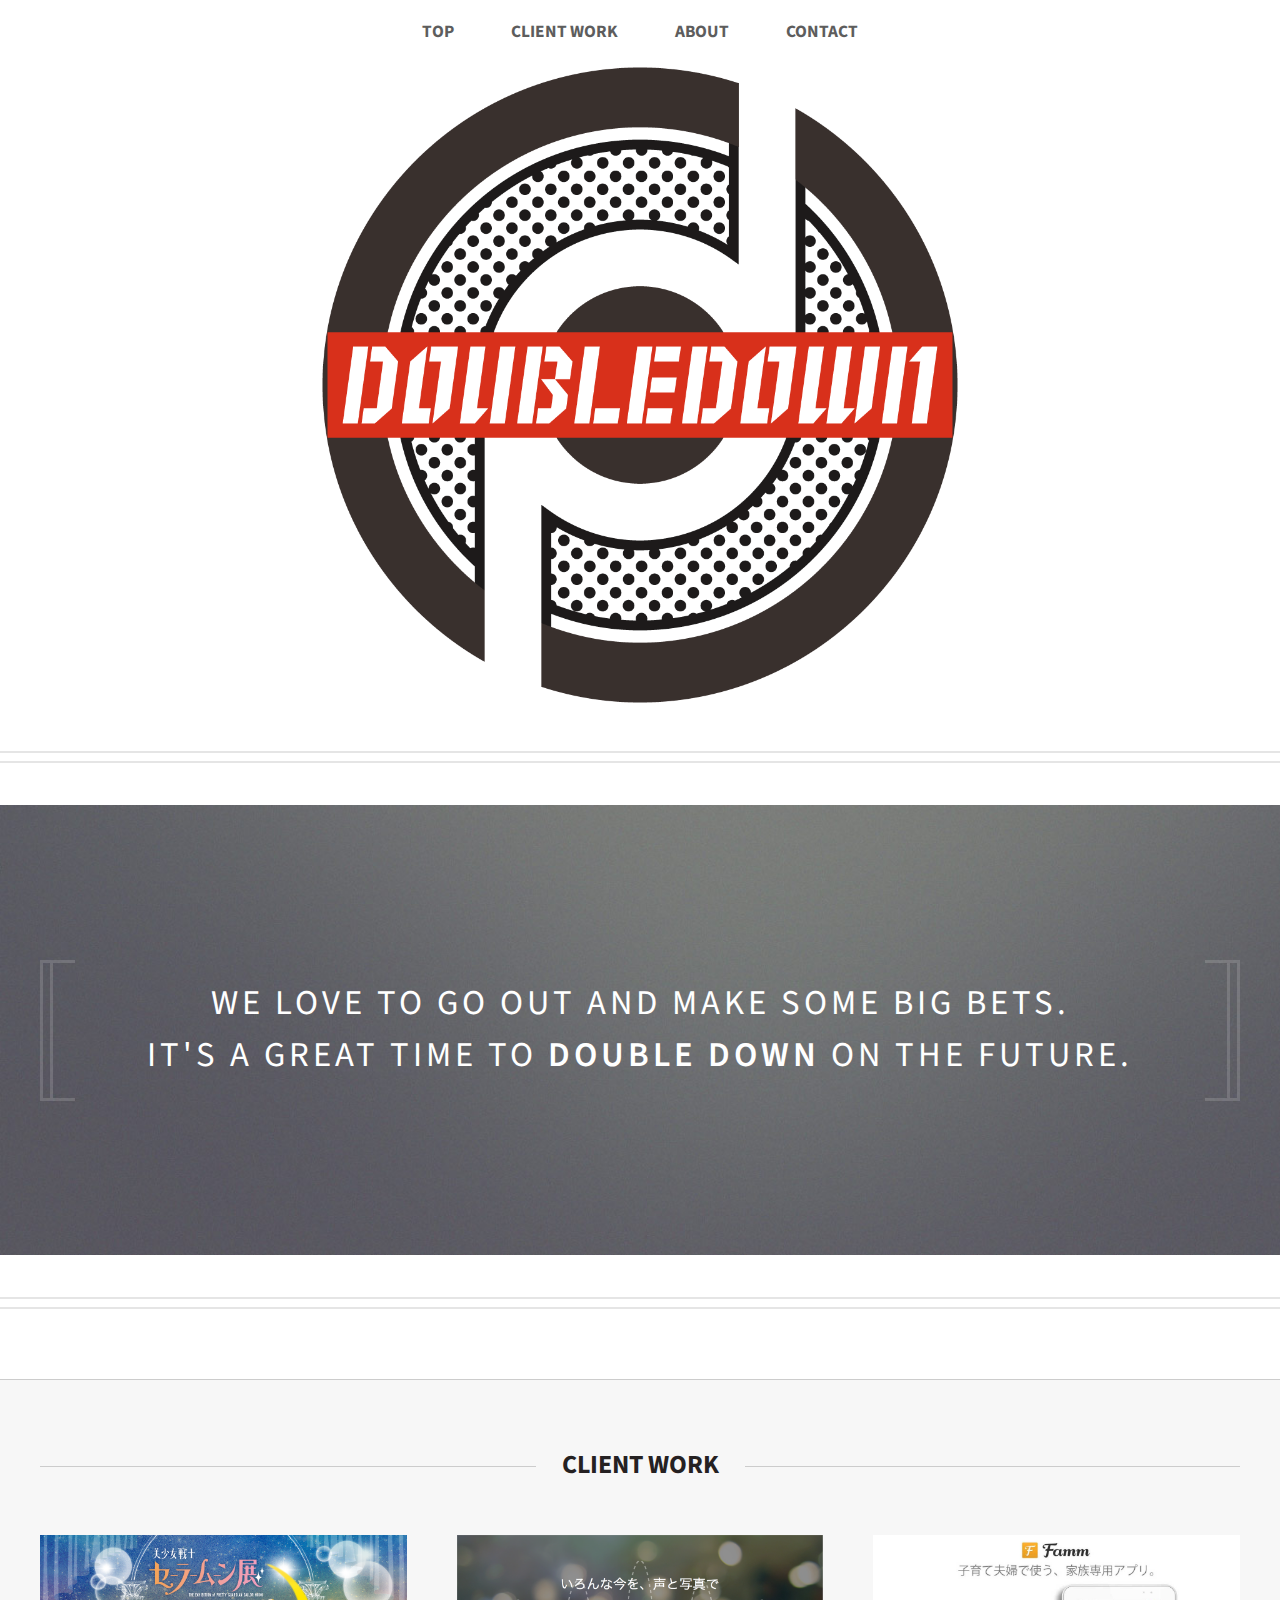
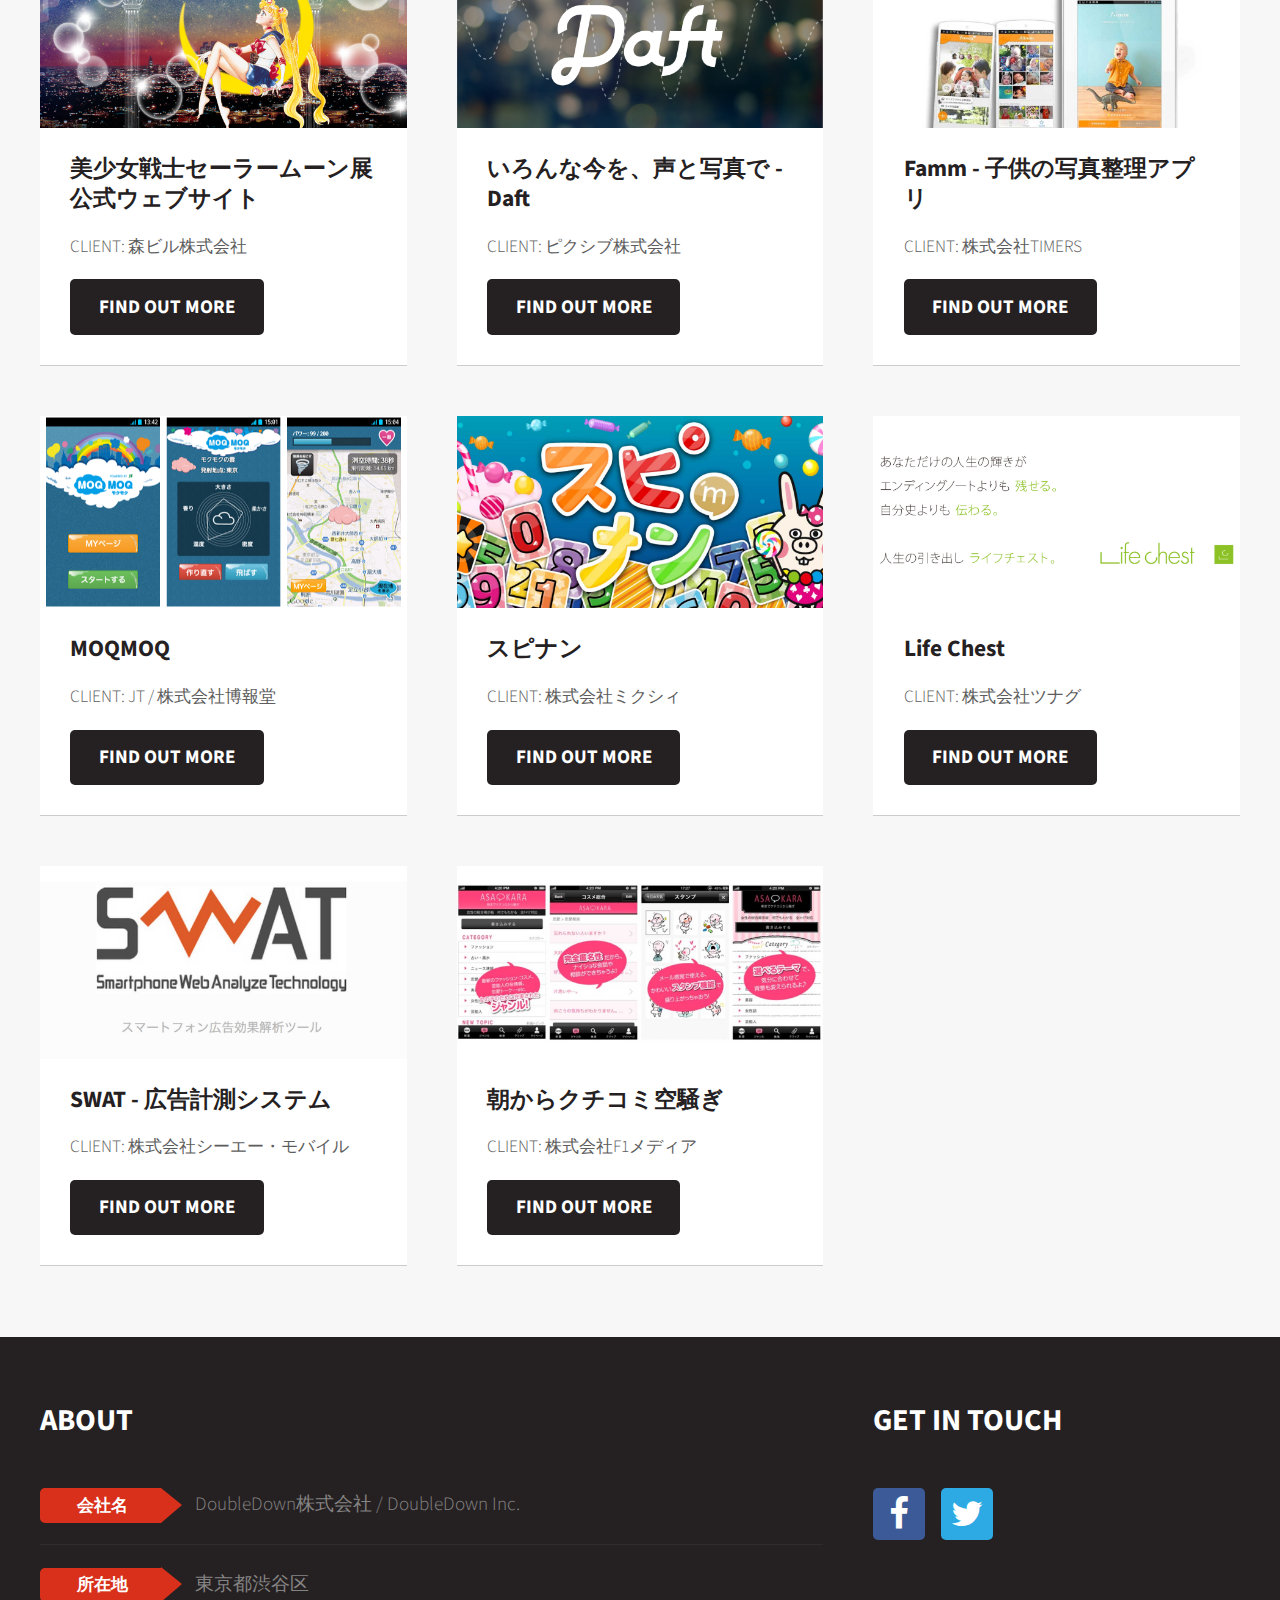
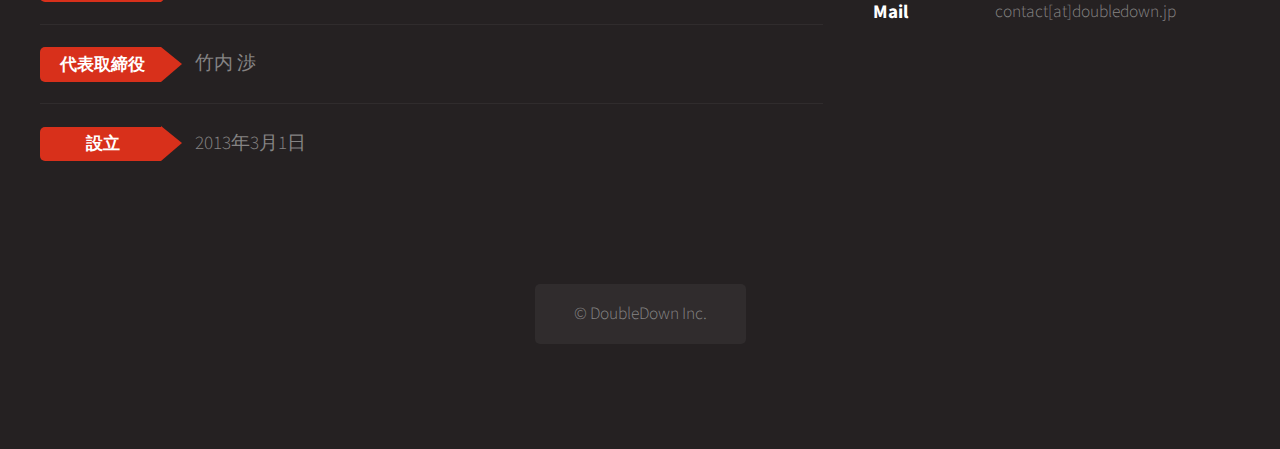
==== index.html @ 48145357 "デザイン変更" ====
<!DOCTYPE html>
<html>
  <head>
    <title>DoubleDown株式会社</title>
    <meta charset="utf-8">
    <meta content="width=device-width, initial-scale=1" name="viewport">
    <meta content="IE=edge" http-equiv="X-UA-Compatible">
    <meta content="We are DoubleDown Inc. We love to go out and make some big bets. It's a great time to double down on the future." name="description">
    <meta content="DoubleDown,ダブルダウン" name="keywords">
    <meta content="DoubleDown株式会社" name="og:title">
    <meta content="DoubleDown株式会社" name="og:site_name">
    <meta content="110557279278750" name="og:app_id">
    <meta content="http://doubledown.jp/" name="og:url">
    <meta content="We are DoubleDown Inc. We love to go out and make some big bets. It's a great time to double down on the future." name="og:description">
    <meta content="images/cover.png" name="og:image">
    <meta content="ja_JP" name="og:locale">
    <meta content="website" name="og:type">
    <link rel="apple-touch-icon" sizes="57x57" href="apple-touch-icon-57x57.png">
    <link rel="apple-touch-icon" sizes="60x60" href="apple-touch-icon-60x60.png">
    <link rel="apple-touch-icon" sizes="72x72" href="apple-touch-icon-72x72.png">
    <link rel="apple-touch-icon" sizes="76x76" href="apple-touch-icon-76x76.png">
    <link rel="apple-touch-icon" sizes="114x114" href="apple-touch-icon-114x114.png">
    <link rel="apple-touch-icon" sizes="120x120" href="apple-touch-icon-120x120.png">
    <link rel="apple-touch-icon" sizes="144x144" href="apple-touch-icon-144x144.png">
    <link rel="apple-touch-icon" sizes="152x152" href="apple-touch-icon-152x152.png">
    <link rel="apple-touch-icon" sizes="180x180" href="apple-touch-icon-180x180.png">
    <link rel="icon" type="image/png" href="favicon-32x32.png" sizes="32x32">
    <link rel="icon" type="image/png" href="favicon-194x194.png" sizes="194x194">
    <link rel="icon" type="image/png" href="favicon-96x96.png" sizes="96x96">
    <link rel="icon" type="image/png" href="android-chrome-192x192.png" sizes="192x192">
    <link rel="icon" type="image/png" href="favicon-16x16.png" sizes="16x16">
    <link rel="manifest" href="manifest.json">
    <link rel="mask-icon" href="safari-pinned-tab.svg" color="#5bbad5">
    <meta name="msapplication-TileColor" content="#da532c">
    <meta name="msapplication-TileImage" content="mstile-144x144.png">
    <meta name="theme-color" content="#ffffff">
    <!--[if lte IE 8]><script src="assets/js/ie/html5shiv.js"></script><![endif]-->
    <link rel="stylesheet" href="assets/css/main.css">
    <!--[if lte IE 8]><link rel="stylesheet" href="assets/css/ie8.css" /><![endif]-->
    <script>
      (function(i,s,o,g,r,a,m){i['GoogleAnalyticsObject']=r;i[r]=i[r]||function(){
      (i[r].q=i[r].q||[]).push(arguments)},i[r].l=1*new Date();a=s.createElement(o),
      m=s.getElementsByTagName(o)[0];a.async=1;a.src=g;m.parentNode.insertBefore(a,m)
      })(window,document,'script','//www.google-analytics.com/analytics.js','ga');

      ga('create', 'UA-37835485-3', 'auto');
      ga('send', 'pageview');
    </script>
  </head>
  <body class="homepage">
    <div id="page-wrapper">

      <!-- Header -->
      <div id="header-wrapper">
        <div id="header">

          <!-- Nav -->
          <nav id="nav">
            <ul>
              <li><a href="index.html">TOP</a></li>
<!--
              <li>
                <a href="#">Dropdown</a>
                <ul>
                  <li><a href="#">Lorem ipsum dolor</a></li>
                  <li><a href="#">Magna phasellus</a></li>
                  <li><a href="#">Etiam dolore nisl</a></li>
                  <li>
                    <a href="#">Phasellus consequat</a>
                    <ul>
                      <li><a href="#">Magna phasellus</a></li>
                      <li><a href="#">Etiam dolore nisl</a></li>
                      <li><a href="#">Veroeros feugiat</a></li>
                      <li><a href="#">Nisl sed aliquam</a></li>
                      <li><a href="#">Dolore adipiscing</a></li>
                    </ul>
                  </li>
                  <li><a href="#">Veroeros feugiat</a></li>
                </ul>
              </li>
-->
              <li><a href="#client-work">CLIENT WORK</a></li>
              <li><a href="#about">ABOUT</a></li>
              <li><a href="#contact">CONTACT</a></li>
            </ul>
          </nav>

          <!-- Logo -->
          <h1><a href="index.html"><img src="images/logo.png" alt="DoubleDown株式会社"></a></h1>

          <!-- Top Banner -->
<!--
          <section id="top-banner">
            <header>
              <h2>Howdy. This is Dopetrope.</h2>
              <p>A responsive template by HTML5 UP</p>
            </header>
          </section>
-->

          <!-- Banner -->
          <div id="banner-wrapper">
            <div class="inner">
              <section id="banner" class="container">
                <p>We love to go out and make some big bets.<br>It's a great time to <strong>double down</strong> on the future.</p>
              </section>
            </div>
          </div>
        </div>
      </div>

      <!-- Main -->
      <div id="main-wrapper">
        <div class="container">
          <!-- Product -->
<!--
          <div class="row">
            <div class="12u">
              <section>
                <header class="major">
                  <h2>PRODUCT</h2>
                </header>
                <div class="row">
                  <div class="6u 12u(mobile)">
                    <section class="box">
                      <a href="#" class="image featured"><img src="images/pic08.jpg" alt="" /></a>
                      <header>
                        <h3>Magna tempus consequat lorem</h3>
                        <p>Posted 45 minutes ago</p>
                      </header>
                      <p>Lorem ipsum dolor sit amet sit veroeros sed et blandit consequat sed veroeros lorem et blandit  adipiscing feugiat phasellus tempus hendrerit, tortor vitae mattis tempor, sapien sem feugiat sapien, id suscipit magna felis nec elit. Class aptent taciti sociosqu ad litora torquent per conubia nostra, per inceptos lorem ipsum dolor sit amet.</p>
                      <footer>
                        <ul class="actions">
                          <li><a href="#" class="button icon fa-file-text">Continue Reading</a></li>
                          <li><a href="#" class="button alt icon fa-comment">33 comments</a></li>
                        </ul>
                      </footer>
                    </section>
                  </div>
                  <div class="6u 12u(mobile)">
                    <section class="box">
                      <a href="#" class="image featured"><img src="images/pic09.jpg" alt="" /></a>
                      <header>
                        <h3>Aptent veroeros et aliquam</h3>
                        <p>Posted 45 minutes ago</p>
                      </header>
                      <p>Lorem ipsum dolor sit amet sit veroeros sed et blandit consequat sed veroeros lorem et blandit  adipiscing feugiat phasellus tempus hendrerit, tortor vitae mattis tempor, sapien sem feugiat sapien, id suscipit magna felis nec elit. Class aptent taciti sociosqu ad litora torquent per conubia nostra, per inceptos lorem ipsum dolor sit amet.</p>
                      <footer>
                        <ul class="actions">
                          <li><a href="#" class="button icon fa-file-text">Continue Reading</a></li>
                          <li><a href="#" class="button alt icon fa-comment">33 comments</a></li>
                        </ul>
                      </footer>
                    </section>
                  </div>
                </div>
              </section>
            </div>
          </div>
-->
          <!-- Client Work -->
          <div class="row">
            <div class="12u">
              <section id="client-work">
                <header class="major">
                  <h2>CLIENT WORK</h2>
                </header>
                <div class="row">
                  <div class="4u 12u(mobile)">
                    <section class="box">
                      <a href="http://www.roppongihills.com/tcv/jp/sailormoon/" target="_blank" class="image featured"><img src="images/sailormoon.png" alt="" /></a>
                      <header>
                        <h3>美少女戦士セーラームーン展公式ウェブサイト</h3>
                      </header>
                      <p>CLIENT: 森ビル株式会社</p>
                      <footer>
                        <a href="http://www.roppongihills.com/tcv/jp/sailormoon/" target="_blank" class="button alt">FIND OUT MORE</a>
                      </footer>
                    </section>
                  </div>
                  <div class="4u 12u(mobile)">
                    <section class="box">
                      <a href="https://daftapp.net/" target="_blank" class="image featured"><img src="images/daft.png" alt="" /></a>
                      <header>
                        <h3>いろんな今を、声と写真で - Daft</h3>
                      </header>
                      <p>CLIENT: ピクシブ株式会社</p>
                      <footer>
                        <a href="https://daftapp.net/" target="_blank" class="button alt">FIND OUT MORE</a>
                      </footer>
                    </section>
                  </div>
                  <div class="4u 12u(mobile)">
                    <section class="box">
                      <a href="http://famm.us/" target="_blank" class="image featured"><img src="images/famm1.jpg" alt="" /></a>
                      <header>
                      <h3>Famm - 子供の写真整理アプリ</h3>
                      </header>
                      <p>CLIENT: 株式会社TIMERS</p>
                      <footer>
                        <a href="http://famm.us/" target="_blank" class="button alt">FIND OUT MORE</a>
                      </footer>
                    </section>
                  </div>
                </div>
                <div class="row">
                  <div class="4u 12u(mobile)">
                    <section class="box">
                      <a href="https://play.google.com/store/apps/details?id=jp.co.jti.moqmoq" target="_blank" class="image featured"><img src="images/moqmoq.png" alt="" /></a>
                      <header>
                        <h3>MOQMOQ</h3>
                      </header>
                      <p>CLIENT: JT / 株式会社博報堂</p>
                      <footer>
                        <a href="http://mixi.co.jp/press/2013/0910/15441/" target="_blank" class="button alt">FIND OUT MORE</a>
                      </footer>
                    </section>
                  </div>
                  <div class="4u 12u(mobile)">
                    <section class="box">
                      <a href="http://mixi.co.jp/press/2013/0910/15441/" target="_blank" class="image featured"><img src="images/speednumber.jpg" alt="" /></a>
                      <header>
                        <h3>スピナン</h3>
                      </header>
                      <p>CLIENT: 株式会社ミクシィ</p>
                      <footer>
                        <a href="http://mixi.co.jp/press/2013/0910/15441/" target="_blank" class="button alt">FIND OUT MORE</a>
                      </footer>
                    </section>
                  </div>
                  <div class="4u 12u(mobile)">
                    <section class="box">
                      <a href="http://www.life-chest.com/" target="_blank" class="image featured"><img src="images/life_chest_trim.png" alt="" /></a>
                      <header>
                        <h3>Life Chest</h3>
                      </header>
                      <p>CLIENT: 株式会社ツナグ</p>
                      <footer>
                        <a href="http://www.life-chest.com/" target="_blank" class="button alt">FIND OUT MORE</a>
                      </footer>
                    </section>
                  </div>
                </div>
                <div class="row">
                  <div class="4u 12u(mobile)">
                    <section class="box">
                      <a href="http://s-w-a-t.mobi/" target="_blank" class="image featured"><img src="images/swat.jpg" alt="" /></a>
                      <header>
                        <h3>SWAT - 広告計測システム</h3>
                      </header>
                      <p>CLIENT: 株式会社シーエー・モバイル</p>
                      <footer>
                        <a href="http://s-w-a-t.mobi/" target="_blank" class="button alt">FIND OUT MORE</a>
                      </footer>
                    </section>
                  </div>
                  <div class="4u 12u(mobile)">
                    <section class="box">
                      <a href="https://play.google.com/store/apps/details?id=com.girlswalker.talk.asakara" target="_blank" class="image featured"><img src="images/asakara.jpg" alt="" /></a>
                      <header>
                        <h3>朝からクチコミ空騒ぎ</h3>
                      </header>
                      <p>CLIENT: 株式会社F1メディア</p>
                      <footer>
                        <a href="https://play.google.com/store/apps/details?id=com.girlswalker.talk.asakara" target="_blank" class="button alt">FIND OUT MORE</a>
                      </footer>
                    </section>
                  </div>
                </div>
              </section>
            </div>
          </div>
        </div>
      </div>

      <!-- Footer -->
      <div id="footer-wrapper">
        <section id="footer" class="container">
          <div class="row">
            <div class="8u 12u(mobile)">
              <section id="about">
                <header>
                  <h2>ABOUT</h2>
                </header>
                <ul class="about">
                  <li>
                    <h3 class="title">会社名</h3>
                    <p>DoubleDown株式会社 / DoubleDown Inc.</p>
                  </li>
                  <li>
                    <h3 class="title">所在地</h3>
                    <p>東京都渋谷区</p>
                  </li>
                  <li>
                    <h3 class="title">代表取締役</h3>
                    <p>竹内 渉</p>
                  </li>
                  <li>
                    <h3 class="title">設立</h3>
                    <p>2013年3月1日</p>
                  </li>
                </ul>
              </section>
            </div>
            <div class="4u 12u(mobile)">
              <section id="contact">
                <header>
                  <h2>GET IN TOUCH</h2>
                </header>
                <ul class="social">
                  <li><a class="icon fa-facebook" href="https://www.facebook.com/doubledowninc" target="_blank"><span class="label">Facebook</span></a></li>
                  <li><a class="icon fa-twitter" href="https://twitter.com/doubledowninc" target="_blank"><span class="label">Twitter</span></a></li>
                </ul>
                <ul class="contact">
                  <li>
                    <h3>Mail</h3>
                    <p>contact[at]doubledown.jp</p>
                  </li>
                </ul>
              </section>
            </div>
          </div>
          <div class="row">
            <div class="12u">
              <!-- Copyright -->
              <div id="copyright">
                <ul class="links">
                  <li>&copy; DoubleDown Inc.</li>
                </ul>
              </div>
            </div>
          </div>
        </section>
      </div>
    </div>

    <!-- Scripts -->
    <script src="assets/js/jquery.min.js"></script>
    <script src="assets/js/jquery.dropotron.min.js"></script>
    <script src="assets/js/skel.min.js"></script>
    <script src="assets/js/skel-viewport.min.js"></script>
    <script src="assets/js/util.js"></script>
    <!--[if lte IE 8]><script src="assets/js/ie/respond.min.js"></script><![endif]-->
    <script src="assets/js/main.js"></script>
  </body>
</html>
---- assets/css/main.css ----
@import url("font-awesome.min.css");
@import url("http://fonts.googleapis.com/css?family=Source+Sans+Pro:300,400,700,900,300italic");

/*
  Dopetrope by HTML5 UP
  html5up.net | @n33co
  Free for personal and commercial use under the CCA 3.0 license (html5up.net/license)
*/

/* Reset */

  html, body, div, span, applet, object, iframe, h1, h2, h3, h4, h5, h6, p, blockquote, pre, a, abbr, acronym, address, big, cite, code, del, dfn, em, img, ins, kbd, q, s, samp, small, strike, strong, sub, sup, tt, var, b, u, i, center, dl, dt, dd, ol, ul, li, fieldset, form, label, legend, table, caption, tbody, tfoot, thead, tr, th, td, article, aside, canvas, details, embed, figure, figcaption, footer, header, hgroup, menu, nav, output, ruby, section, summary, time, mark, audio, video {
    margin: 0;
    padding: 0;
    border: 0;
    font-size: 100%;
    font: inherit;
    vertical-align: baseline;
  }

  article, aside, details, figcaption, figure, footer, header, hgroup, menu, nav, section {
    display: block;
  }

  body {
    line-height: 1;
  }

  ol, ul {
    list-style: none;
  }

  blockquote, q {
    quotes: none;
  }

  blockquote:before, blockquote:after, q:before, q:after {
    content: '';
    content: none;
  }

  table {
    border-collapse: collapse;
    border-spacing: 0;
  }

  body {
    -webkit-text-size-adjust: none;
  }

/* Box Model */

  *, *:before, *:after {
    -moz-box-sizing: border-box;
    -webkit-box-sizing: border-box;
    box-sizing: border-box;
  }

/* Containers */

  .container {
    margin-left: auto;
    margin-right: auto;
  }

  .container.\31 25\25 {
    width: 100%;
    max-width: 1200px;
    min-width: 960px;
  }

  .container.\37 5\25 {
    width: 720px;
  }

  .container.\35 0\25 {
    width: 480px;
  }

  .container.\32 5\25 {
    width: 240px;
  }

  .container {
    width: 960px;
  }

  @media screen and (min-width: 737px) {

    .container.\31 25\25 {
      width: 100%;
      max-width: 1500px;
      min-width: 1200px;
    }

    .container.\37 5\25 {
      width: 900px;
    }

    .container.\35 0\25 {
      width: 600px;
    }

    .container.\32 5\25 {
      width: 300px;
    }

    .container {
      width: 1200px;
    }

  }

  @media screen and (min-width: 737px) and (max-width: 1200px) {

    .container.\31 25\25 {
      width: 100%;
      max-width: 1200px;
      min-width: 960px;
    }

    .container.\37 5\25 {
      width: 720px;
    }

    .container.\35 0\25 {
      width: 480px;
    }

    .container.\32 5\25 {
      width: 240px;
    }

    .container {
      width: 960px;
    }

  }

  @media screen and (max-width: 736px) {

    .container.\31 25\25 {
      width: 100%;
      max-width: 125%;
      min-width: 100%;
    }

    .container.\37 5\25 {
      width: 75%;
    }

    .container.\35 0\25 {
      width: 50%;
    }

    .container.\32 5\25 {
      width: 25%;
    }

    .container {
      width: 100% !important;
    }

  }

/* Grid */

  .row {
    border-bottom: solid 1px transparent;
    -moz-box-sizing: border-box;
    -webkit-box-sizing: border-box;
    box-sizing: border-box;
  }

  .row > * {
    float: left;
    -moz-box-sizing: border-box;
    -webkit-box-sizing: border-box;
    box-sizing: border-box;
  }

  .row:after, .row:before {
    content: '';
    display: block;
    clear: both;
    height: 0;
  }

  .row.uniform > * > :first-child {
    margin-top: 0;
  }

  .row.uniform > * > :last-child {
    margin-bottom: 0;
  }

  .row.\30 \25 > * {
    padding: 0 0 0 0px;
  }

  .row.\30 \25 {
    margin: 0 0 -1px 0px;
  }

  .row.uniform.\30 \25 > * {
    padding: 0px 0 0 0px;
  }

  .row.uniform.\30 \25 {
    margin: 0px 0 -1px 0px;
  }

  .row > * {
    padding: 0 0 0 40px;
  }

  .row {
    margin: 0 0 -1px -40px;
  }

  .row.uniform > * {
    padding: 40px 0 0 40px;
  }

  .row.uniform {
    margin: -40px 0 -1px -40px;
  }

  .row.\32 00\25 > * {
    padding: 0 0 0 80px;
  }

  .row.\32 00\25 {
    margin: 0 0 -1px -80px;
  }

  .row.uniform.\32 00\25 > * {
    padding: 80px 0 0 80px;
  }

  .row.uniform.\32 00\25 {
    margin: -80px 0 -1px -80px;
  }

  .row.\31 50\25 > * {
    padding: 0 0 0 60px;
  }

  .row.\31 50\25 {
    margin: 0 0 -1px -60px;
  }

  .row.uniform.\31 50\25 > * {
    padding: 60px 0 0 60px;
  }

  .row.uniform.\31 50\25 {
    margin: -60px 0 -1px -60px;
  }

  .row.\35 0\25 > * {
    padding: 0 0 0 20px;
  }

  .row.\35 0\25 {
    margin: 0 0 -1px -20px;
  }

  .row.uniform.\35 0\25 > * {
    padding: 20px 0 0 20px;
  }

  .row.uniform.\35 0\25 {
    margin: -20px 0 -1px -20px;
  }

  .row.\32 5\25 > * {
    padding: 0 0 0 10px;
  }

  .row.\32 5\25 {
    margin: 0 0 -1px -10px;
  }

  .row.uniform.\32 5\25 > * {
    padding: 10px 0 0 10px;
  }

  .row.uniform.\32 5\25 {
    margin: -10px 0 -1px -10px;
  }

  .\31 2u, .\31 2u\24 {
    width: 100%;
    clear: none;
    margin-left: 0;
  }

  .\31 1u, .\31 1u\24 {
    width: 91.6666666667%;
    clear: none;
    margin-left: 0;
  }

  .\31 0u, .\31 0u\24 {
    width: 83.3333333333%;
    clear: none;
    margin-left: 0;
  }

  .\39 u, .\39 u\24 {
    width: 75%;
    clear: none;
    margin-left: 0;
  }

  .\38 u, .\38 u\24 {
    width: 66.6666666667%;
    clear: none;
    margin-left: 0;
  }

  .\37 u, .\37 u\24 {
    width: 58.3333333333%;
    clear: none;
    margin-left: 0;
  }

  .\36 u, .\36 u\24 {
    width: 50%;
    clear: none;
    margin-left: 0;
  }

  .\35 u, .\35 u\24 {
    width: 41.6666666667%;
    clear: none;
    margin-left: 0;
  }

  .\34 u, .\34 u\24 {
    width: 33.3333333333%;
    clear: none;
    margin-left: 0;
  }

  .\33 u, .\33 u\24 {
    width: 25%;
    clear: none;
    margin-left: 0;
  }

  .\32 u, .\32 u\24 {
    width: 16.6666666667%;
    clear: none;
    margin-left: 0;
  }

  .\31 u, .\31 u\24 {
    width: 8.3333333333%;
    clear: none;
    margin-left: 0;
  }

  .\31 2u\24 + *,
  .\31 1u\24 + *,
  .\31 0u\24 + *,
  .\39 u\24 + *,
  .\38 u\24 + *,
  .\37 u\24 + *,
  .\36 u\24 + *,
  .\35 u\24 + *,
  .\34 u\24 + *,
  .\33 u\24 + *,
  .\32 u\24 + *,
  .\31 u\24 + * {
    clear: left;
  }

  .\-11u {
    margin-left: 91.66667%;
  }

  .\-10u {
    margin-left: 83.33333%;
  }

  .\-9u {
    margin-left: 75%;
  }

  .\-8u {
    margin-left: 66.66667%;
  }

  .\-7u {
    margin-left: 58.33333%;
  }

  .\-6u {
    margin-left: 50%;
  }

  .\-5u {
    margin-left: 41.66667%;
  }

  .\-4u {
    margin-left: 33.33333%;
  }

  .\-3u {
    margin-left: 25%;
  }

  .\-2u {
    margin-left: 16.66667%;
  }

  .\-1u {
    margin-left: 8.33333%;
  }

  @media screen and (min-width: 737px) {

    .row > * {
      padding: 50px 0 0 50px;
    }

    .row {
      margin: -50px 0 -1px -50px;
    }

    .row.uniform > * {
      padding: 50px 0 0 50px;
    }

    .row.uniform {
      margin: -50px 0 -1px -50px;
    }

    .row.\32 00\25 > * {
      padding: 100px 0 0 100px;
    }

    .row.\32 00\25 {
      margin: -100px 0 -1px -100px;
    }

    .row.uniform.\32 00\25 > * {
      padding: 100px 0 0 100px;
    }

    .row.uniform.\32 00\25 {
      margin: -100px 0 -1px -100px;
    }

    .row.\31 50\25 > * {
      padding: 75px 0 0 75px;
    }

    .row.\31 50\25 {
      margin: -75px 0 -1px -75px;
    }

    .row.uniform.\31 50\25 > * {
      padding: 75px 0 0 75px;
    }

    .row.uniform.\31 50\25 {
      margin: -75px 0 -1px -75px;
    }

    .row.\35 0\25 > * {
      padding: 25px 0 0 25px;
    }

    .row.\35 0\25 {
      margin: -25px 0 -1px -25px;
    }

    .row.uniform.\35 0\25 > * {
      padding: 25px 0 0 25px;
    }

    .row.uniform.\35 0\25 {
      margin: -25px 0 -1px -25px;
    }

    .row.\32 5\25 > * {
      padding: 12.5px 0 0 12.5px;
    }

    .row.\32 5\25 {
      margin: -12.5px 0 -1px -12.5px;
    }

    .row.uniform.\32 5\25 > * {
      padding: 12.5px 0 0 12.5px;
    }

    .row.uniform.\32 5\25 {
      margin: -12.5px 0 -1px -12.5px;
    }

    .\31 2u\28desktop\29, .\31 2u\24\28desktop\29 {
      width: 100%;
      clear: none;
      margin-left: 0;
    }

    .\31 1u\28desktop\29, .\31 1u\24\28desktop\29 {
      width: 91.6666666667%;
      clear: none;
      margin-left: 0;
    }

    .\31 0u\28desktop\29, .\31 0u\24\28desktop\29 {
      width: 83.3333333333%;
      clear: none;
      margin-left: 0;
    }

    .\39 u\28desktop\29, .\39 u\24\28desktop\29 {
      width: 75%;
      clear: none;
      margin-left: 0;
    }

    .\38 u\28desktop\29, .\38 u\24\28desktop\29 {
      width: 66.6666666667%;
      clear: none;
      margin-left: 0;
    }

    .\37 u\28desktop\29, .\37 u\24\28desktop\29 {
      width: 58.3333333333%;
      clear: none;
      margin-left: 0;
    }

    .\36 u\28desktop\29, .\36 u\24\28desktop\29 {
      width: 50%;
      clear: none;
      margin-left: 0;
    }

    .\35 u\28desktop\29, .\35 u\24\28desktop\29 {
      width: 41.6666666667%;
      clear: none;
      margin-left: 0;
    }

    .\34 u\28desktop\29, .\34 u\24\28desktop\29 {
      width: 33.3333333333%;
      clear: none;
      margin-left: 0;
    }

    .\33 u\28desktop\29, .\33 u\24\28desktop\29 {
      width: 25%;
      clear: none;
      margin-left: 0;
    }

    .\32 u\28desktop\29, .\32 u\24\28desktop\29 {
      width: 16.6666666667%;
      clear: none;
      margin-left: 0;
    }

    .\31 u\28desktop\29, .\31 u\24\28desktop\29 {
      width: 8.3333333333%;
      clear: none;
      margin-left: 0;
    }

    .\31 2u\24\28desktop\29 + *,
    .\31 1u\24\28desktop\29 + *,
    .\31 0u\24\28desktop\29 + *,
    .\39 u\24\28desktop\29 + *,
    .\38 u\24\28desktop\29 + *,
    .\37 u\24\28desktop\29 + *,
    .\36 u\24\28desktop\29 + *,
    .\35 u\24\28desktop\29 + *,
    .\34 u\24\28desktop\29 + *,
    .\33 u\24\28desktop\29 + *,
    .\32 u\24\28desktop\29 + *,
    .\31 u\24\28desktop\29 + * {
      clear: left;
    }

    .\-11u\28desktop\29 {
      margin-left: 91.66667%;
    }

    .\-10u\28desktop\29 {
      margin-left: 83.33333%;
    }

    .\-9u\28desktop\29 {
      margin-left: 75%;
    }

    .\-8u\28desktop\29 {
      margin-left: 66.66667%;
    }

    .\-7u\28desktop\29 {
      margin-left: 58.33333%;
    }

    .\-6u\28desktop\29 {
      margin-left: 50%;
    }

    .\-5u\28desktop\29 {
      margin-left: 41.66667%;
    }

    .\-4u\28desktop\29 {
      margin-left: 33.33333%;
    }

    .\-3u\28desktop\29 {
      margin-left: 25%;
    }

    .\-2u\28desktop\29 {
      margin-left: 16.66667%;
    }

    .\-1u\28desktop\29 {
      margin-left: 8.33333%;
    }

  }

  @media screen and (min-width: 737px) and (max-width: 1200px) {

    .row > * {
      padding: 25px 0 0 25px;
    }

    .row {
      margin: -25px 0 -1px -25px;
    }

    .row.uniform > * {
      padding: 25px 0 0 25px;
    }

    .row.uniform {
      margin: -25px 0 -1px -25px;
    }

    .row.\32 00\25 > * {
      padding: 50px 0 0 50px;
    }

    .row.\32 00\25 {
      margin: -50px 0 -1px -50px;
    }

    .row.uniform.\32 00\25 > * {
      padding: 50px 0 0 50px;
    }

    .row.uniform.\32 00\25 {
      margin: -50px 0 -1px -50px;
    }

    .row.\31 50\25 > * {
      padding: 37.5px 0 0 37.5px;
    }

    .row.\31 50\25 {
      margin: -37.5px 0 -1px -37.5px;
    }

    .row.uniform.\31 50\25 > * {
      padding: 37.5px 0 0 37.5px;
    }

    .row.uniform.\31 50\25 {
      margin: -37.5px 0 -1px -37.5px;
    }

    .row.\35 0\25 > * {
      padding: 12.5px 0 0 12.5px;
    }

    .row.\35 0\25 {
      margin: -12.5px 0 -1px -12.5px;
    }

    .row.uniform.\35 0\25 > * {
      padding: 12.5px 0 0 12.5px;
    }

    .row.uniform.\35 0\25 {
      margin: -12.5px 0 -1px -12.5px;
    }

    .row.\32 5\25 > * {
      padding: 6.25px 0 0 6.25px;
    }

    .row.\32 5\25 {
      margin: -6.25px 0 -1px -6.25px;
    }

    .row.uniform.\32 5\25 > * {
      padding: 6.25px 0 0 6.25px;
    }

    .row.uniform.\32 5\25 {
      margin: -6.25px 0 -1px -6.25px;
    }

    .\31 2u\28tablet\29, .\31 2u\24\28tablet\29 {
      width: 100%;
      clear: none;
      margin-left: 0;
    }

    .\31 1u\28tablet\29, .\31 1u\24\28tablet\29 {
      width: 91.6666666667%;
      clear: none;
      margin-left: 0;
    }

    .\31 0u\28tablet\29, .\31 0u\24\28tablet\29 {
      width: 83.3333333333%;
      clear: none;
      margin-left: 0;
    }

    .\39 u\28tablet\29, .\39 u\24\28tablet\29 {
      width: 75%;
      clear: none;
      margin-left: 0;
    }

    .\38 u\28tablet\29, .\38 u\24\28tablet\29 {
      width: 66.6666666667%;
      clear: none;
      margin-left: 0;
    }

    .\37 u\28tablet\29, .\37 u\24\28tablet\29 {
      width: 58.3333333333%;
      clear: none;
      margin-left: 0;
    }

    .\36 u\28tablet\29, .\36 u\24\28tablet\29 {
      width: 50%;
      clear: none;
      margin-left: 0;
    }

    .\35 u\28tablet\29, .\35 u\24\28tablet\29 {
      width: 41.6666666667%;
      clear: none;
      margin-left: 0;
    }

    .\34 u\28tablet\29, .\34 u\24\28tablet\29 {
      width: 33.3333333333%;
      clear: none;
      margin-left: 0;
    }

    .\33 u\28tablet\29, .\33 u\24\28tablet\29 {
      width: 25%;
      clear: none;
      margin-left: 0;
    }

    .\32 u\28tablet\29, .\32 u\24\28tablet\29 {
      width: 16.6666666667%;
      clear: none;
      margin-left: 0;
    }

    .\31 u\28tablet\29, .\31 u\24\28tablet\29 {
      width: 8.3333333333%;
      clear: none;
      margin-left: 0;
    }

    .\31 2u\24\28tablet\29 + *,
    .\31 1u\24\28tablet\29 + *,
    .\31 0u\24\28tablet\29 + *,
    .\39 u\24\28tablet\29 + *,
    .\38 u\24\28tablet\29 + *,
    .\37 u\24\28tablet\29 + *,
    .\36 u\24\28tablet\29 + *,
    .\35 u\24\28tablet\29 + *,
    .\34 u\24\28tablet\29 + *,
    .\33 u\24\28tablet\29 + *,
    .\32 u\24\28tablet\29 + *,
    .\31 u\24\28tablet\29 + * {
      clear: left;
    }

    .\-11u\28tablet\29 {
      margin-left: 91.66667%;
    }

    .\-10u\28tablet\29 {
      margin-left: 83.33333%;
    }

    .\-9u\28tablet\29 {
      margin-left: 75%;
    }

    .\-8u\28tablet\29 {
      margin-left: 66.66667%;
    }

    .\-7u\28tablet\29 {
      margin-left: 58.33333%;
    }

    .\-6u\28tablet\29 {
      margin-left: 50%;
    }

    .\-5u\28tablet\29 {
      margin-left: 41.66667%;
    }

    .\-4u\28tablet\29 {
      margin-left: 33.33333%;
    }

    .\-3u\28tablet\29 {
      margin-left: 25%;
    }

    .\-2u\28tablet\29 {
      margin-left: 16.66667%;
    }

    .\-1u\28tablet\29 {
      margin-left: 8.33333%;
    }

  }

  @media screen and (max-width: 736px) {

    .row > * {
      padding: 20px 0 0 20px;
    }

    .row {
      margin: -20px 0 -1px -20px;
    }

    .row.uniform > * {
      padding: 20px 0 0 20px;
    }

    .row.uniform {
      margin: -20px 0 -1px -20px;
    }

    .row.\32 00\25 > * {
      padding: 40px 0 0 40px;
    }

    .row.\32 00\25 {
      margin: -40px 0 -1px -40px;
    }

    .row.uniform.\32 00\25 > * {
      padding: 40px 0 0 40px;
    }

    .row.uniform.\32 00\25 {
      margin: -40px 0 -1px -40px;
    }

    .row.\31 50\25 > * {
      padding: 30px 0 0 30px;
    }

    .row.\31 50\25 {
      margin: -30px 0 -1px -30px;
    }

    .row.uniform.\31 50\25 > * {
      padding: 30px 0 0 30px;
    }

    .row.uniform.\31 50\25 {
      margin: -30px 0 -1px -30px;
    }

    .row.\35 0\25 > * {
      padding: 10px 0 0 10px;
    }

    .row.\35 0\25 {
      margin: -10px 0 -1px -10px;
    }

    .row.uniform.\35 0\25 > * {
      padding: 10px 0 0 10px;
    }

    .row.uniform.\35 0\25 {
      margin: -10px 0 -1px -10px;
    }

    .row.\32 5\25 > * {
      padding: 5px 0 0 5px;
    }

    .row.\32 5\25 {
      margin: -5px 0 -1px -5px;
    }

    .row.uniform.\32 5\25 > * {
      padding: 5px 0 0 5px;
    }

    .row.uniform.\32 5\25 {
      margin: -5px 0 -1px -5px;
    }

    .\31 2u\28mobile\29, .\31 2u\24\28mobile\29 {
      width: 100%;
      clear: none;
      margin-left: 0;
    }

    .\31 1u\28mobile\29, .\31 1u\24\28mobile\29 {
      width: 91.6666666667%;
      clear: none;
      margin-left: 0;
    }

    .\31 0u\28mobile\29, .\31 0u\24\28mobile\29 {
      width: 83.3333333333%;
      clear: none;
      margin-left: 0;
    }

    .\39 u\28mobile\29, .\39 u\24\28mobile\29 {
      width: 75%;
      clear: none;
      margin-left: 0;
    }

    .\38 u\28mobile\29, .\38 u\24\28mobile\29 {
      width: 66.6666666667%;
      clear: none;
      margin-left: 0;
    }

    .\37 u\28mobile\29, .\37 u\24\28mobile\29 {
      width: 58.3333333333%;
      clear: none;
      margin-left: 0;
    }

    .\36 u\28mobile\29, .\36 u\24\28mobile\29 {
      width: 50%;
      clear: none;
      margin-left: 0;
    }

    .\35 u\28mobile\29, .\35 u\24\28mobile\29 {
      width: 41.6666666667%;
      clear: none;
      margin-left: 0;
    }

    .\34 u\28mobile\29, .\34 u\24\28mobile\29 {
      width: 33.3333333333%;
      clear: none;
      margin-left: 0;
    }

    .\33 u\28mobile\29, .\33 u\24\28mobile\29 {
      width: 25%;
      clear: none;
      margin-left: 0;
    }

    .\32 u\28mobile\29, .\32 u\24\28mobile\29 {
      width: 16.6666666667%;
      clear: none;
      margin-left: 0;
    }

    .\31 u\28mobile\29, .\31 u\24\28mobile\29 {
      width: 8.3333333333%;
      clear: none;
      margin-left: 0;
    }

    .\31 2u\24\28mobile\29 + *,
    .\31 1u\24\28mobile\29 + *,
    .\31 0u\24\28mobile\29 + *,
    .\39 u\24\28mobile\29 + *,
    .\38 u\24\28mobile\29 + *,
    .\37 u\24\28mobile\29 + *,
    .\36 u\24\28mobile\29 + *,
    .\35 u\24\28mobile\29 + *,
    .\34 u\24\28mobile\29 + *,
    .\33 u\24\28mobile\29 + *,
    .\32 u\24\28mobile\29 + *,
    .\31 u\24\28mobile\29 + * {
      clear: left;
    }

    .\-11u\28mobile\29 {
      margin-left: 91.66667%;
    }

    .\-10u\28mobile\29 {
      margin-left: 83.33333%;
    }

    .\-9u\28mobile\29 {
      margin-left: 75%;
    }

    .\-8u\28mobile\29 {
      margin-left: 66.66667%;
    }

    .\-7u\28mobile\29 {
      margin-left: 58.33333%;
    }

    .\-6u\28mobile\29 {
      margin-left: 50%;
    }

    .\-5u\28mobile\29 {
      margin-left: 41.66667%;
    }

    .\-4u\28mobile\29 {
      margin-left: 33.33333%;
    }

    .\-3u\28mobile\29 {
      margin-left: 25%;
    }

    .\-2u\28mobile\29 {
      margin-left: 16.66667%;
    }

    .\-1u\28mobile\29 {
      margin-left: 8.33333%;
    }

  }

/* Basic */

  body {
    background: #252122;
    background-image: url("images/bg02.png");
    font-family: 'Source Sans Pro', YuGothic, 'Yu Gothic', '游ゴシック体', '游ゴシック', 'ヒラギノ角ゴ ProN W6', 'ヒラギノ角ゴ Pro W6', 'Hiragino Kaku Gothic Pro', 'メイリオ', Meiryo, 'ＭＳ Ｐゴシック', 'ＭＳ ゴシック', Osaka, sans-serif;
    font-weight: 300;
    color: #5d5d5d;
  }

    body.is-loading * {
      -moz-transition: none !important;
      -webkit-transition: none !important;
      -ms-transition: none !important;
      transition: none !important;
      -moz-animation: none !important;
      -webkit-animation: none !important;
      -ms-animation: none !important;
      animation: none !important;
    }

  input, textarea, select {
    font-family: 'Source Sans Pro', YuGothic, 'Yu Gothic', '游ゴシック体', '游ゴシック', 'ヒラギノ角ゴ ProN W6', 'ヒラギノ角ゴ Pro W6', 'Hiragino Kaku Gothic Pro', 'メイリオ', Meiryo, 'ＭＳ Ｐゴシック', 'ＭＳ ゴシック', Osaka, sans-serif;
    font-weight: 300;
    color: #5d5d5d;
  }

  strong, b {
    color: #252122;
    font-weight: 400;
  }

  i, em {
    font-style: italic;
  }

  sub {
    position: relative;
    top: 0.5em;
    font-size: 0.8em;
  }

  sup {
    position: relative;
    top: -0.5em;
    font-size: 0.8em;
  }

  blockquote {
    border-left: solid 0.75em #dddddd;
    padding: 1em 0 1em 1.5em;
    font-style: italic;
  }

  h1, h2, h3, h4, h5, h6 {
    color: #252122;
    font-weight: 700;
  }

  h1 a, h2 a, h3 a, h4 a, h5 a, h6 a {
    color: inherit;
    text-decoration: none;
  }

  a {
    color: #d52349;
    text-decoration: underline;
  }

    a:hover {
      text-decoration: none;
    }

  br.clear {
    clear: both;
  }

  hr {
    border: 0;
    border-top: solid 1px #dddddd;
    height: 1px;
    margin: 2em 0 2em 0;
  }

  p, ul, ol, dl, table {
    margin-bottom: 2em;
  }

/* Form */

  form label {
    display: block;
    color: #252122;
    font-weight: 400;
    margin: 0 0 0.5em 0;
  }

  form input[type=text],
  form input[type=email],
  form input[type=password],
  form select,
  form textarea {
    -webkit-appearance: none;
    display: block;
    border: 0;
    padding: 0.75em 1em;
    font-size: 1em;
    border-radius: 5px;
    border: solid 1px #dddddd;
    background: #fff;
    width: 100%;
  }

    form input[type=text]:focus,
    form input[type=email]:focus,
    form input[type=password]:focus,
    form select:focus,
    form textarea:focus {
      box-shadow: inset 0px 0px 1px 1px #43bff0;
    }

  form textarea {
    height: 15em;
  }

  form .formerize-placeholder {
    color: #555 !important;
  }

  form ::-webkit-input-placeholder {
    color: #555 !important;
  }

  form :-moz-placeholder {
    color: #555 !important;
  }

  form ::-moz-placeholder {
    color: #555 !important;
  }

  form :-ms-input-placeholder {
    color: #555 !important;
  }

  form ::-moz-focus-inner {
    border: 0;
  }

/* Tables */

  table {
    width: 100%;
  }

    table.default {
      width: 100%;
    }

      table.default tr {
        border-top: solid 1px #dddddd;
      }

        table.default tr:first-child {
          border-top: 0;
        }

      table.default td {
        padding: 0.5em 1em 0.5em 1em;
      }

      table.default th {
        text-align: left;
        padding: 0.5em 1em 0.5em 1em;
        font-weight: 700;
        margin: 0 0 1em 0;
      }

      table.default thead {
        border-bottom: solid 2px #dddddd;
      }

/* Section/Article */

  section, article {
    margin-bottom: 2.5em;
  }

    section > :last-child, section:last-child, article > :last-child, article:last-child {
      margin-bottom: 0;
    }

  header > p {
    display: block;
    font-style: italic;
  }

  header.major {
    position: relative;
    text-align: center;
    border-top: solid 1px #ccc;
    top: 1em;
  }

    header.major h2 {
      background: #fff;
      position: relative;
      top: -0.65em;
      display: inline;
      margin: 0;
      padding: 0 1em 0 1em;
    }

/* Box */

  .box {
    background: #ffffff;
    border-bottom: solid 1px #ccc;
  }

    .box .image.featured {
      position: relative;
      width: auto;
    }

/* Button */

  input[type="button"],
  input[type="submit"],
  input[type="reset"],
  button,
  .button {
    -webkit-appearance: none;
    display: inline-block;
    text-decoration: none;
    cursor: pointer;
    border: 0;
    border-radius: 5px;
    background: #d52349;
    color: #fff !important;
    font-weight: 700;
    outline: 0;
    -moz-transition: background-color .25s ease-in-out;
    -webkit-transition: background-color .25s ease-in-out;
    -ms-transition: background-color .25s ease-in-out;
    transition: background-color .25s ease-in-out;
  }

    input[type="button"]:hover,
    input[type="submit"]:hover,
    input[type="reset"]:hover,
    button:hover,
    .button:hover {
      background: #e53359;
    }

    input[type="button"]:active,
    input[type="submit"]:active,
    input[type="reset"]:active,
    button:active,
    .button:active {
      background: #c51349;
    }

    input[type="button"].alt,
    input[type="submit"].alt,
    input[type="reset"].alt,
    button.alt,
    .button.alt {
      background: #252122;
    }

      input[type="button"].alt:hover,
      input[type="submit"].alt:hover,
      input[type="reset"].alt:hover,
      button.alt:hover,
      .button.alt:hover {
        background: #353132;
      }

      input[type="button"].alt:active,
      input[type="submit"].alt:active,
      input[type="reset"].alt:active,
      button.alt:active,
      .button.alt:active {
        background: #151112;
      }

    input[type="button"].icon:before,
    input[type="submit"].icon:before,
    input[type="reset"].icon:before,
    button.icon:before,
    .button.icon:before {
      opacity: 0.35;
      position: relative;
      top: 0.05em;
      margin-right: 0.75em;
    }

/* Image */

  .image {
    display: inline-block;
    outline: 0;
  }

    .image img {
      display: block;
      width: 100%;
    }

    .image.centered {
      display: block;
      margin: 0 0 2em 0;
    }

      .image.centered img {
        margin: 0 auto;
        width: auto;
      }

    .image.featured {
      display: block;
      width: 100%;
      margin: 0 0 2em 0;
    }

    .image.left {
      float: left;
      margin: 0 2em 2em 0;
    }

/* List */

  ul.default {
    list-style: disc;
    padding-left: 1em;
  }

    ul.default li {
      padding-left: 0.5em;
    }

  ul.contact li {
    position: relative;
    border-top: solid 1px #ddd;
    padding: 1.3em 0 1.3em 7em;
  }

    ul.contact li h3 {
      position: absolute;
      left: 0;
      top: 1.3em;
      font-size: 1.1em;
    }

    ul.contact li p {
      margin: 0;
    }

    ul.contact li:first-child {
      padding-top: 0;
      border-top: 0;
    }

      ul.contact li:first-child h3 {
        top: 0;
      }

  ul.about li {
    position: relative;
    border-top: solid 1px #ddd;
    padding: 1.3em 0 1.3em 6.75em;
  }

  ul.about .title {
    display: block;
    position: absolute;
    left: 0;
    top: 1.3em;
    background-color: #d8301b;
    height: 2em;
    width: 7em;
    text-align: center;
    color: #fff;
    line-height: 1em;
    border-top-left-radius: 5px;
    border-bottom-left-radius: 5px;
    padding: 0.5em 0.75em 0 1em;
  }

    ul.about .title:after {
      content: '';
      position: absolute;
      bottom: 0;
      right: -1.2em;
      border-left: solid 1.25em #d8301b;
      border-top: solid 1em transparent;
      border-bottom: solid 1.05em transparent;
    }

    ul.about .title strong {
      display: block;
      font-size: 1.75em;
      padding-top: 0.15em;
    }

  ul.about h3 {
    font-size: 1em;
  }

  ul.about p {
    margin: 0 0 0 2em;
    font-size: 1.1em;
    line-height: 1.75em;
  }

  ul.about li:first-child {
    border-top: 0;
    padding-top: 0;
  }

    ul.about li:first-child .title {
      top: 0;
    }

  ul.divided li {
    border-top: solid 1px #ddd;
    padding: 1em 0 1em 0;
  }

    ul.divided li:first-child {
      border-top: 0;
      padding-top: 0;
    }

  ul.social {
    overflow: hidden;
    cursor: default;
  }

    ul.social li {
      display: inline-block;
    }

      ul.social li:first-child {
        margin-left: 0;
      }

      ul.social li a {
        display: inline-block;
        width: 3em;
        height: 3em;
        text-align: center;
        border-radius: 5px;
        background: #888;
        -moz-transition: background-color .25s ease-in-out;
        -webkit-transition: background-color .25s ease-in-out;
        -ms-transition: background-color .25s ease-in-out;
        transition: background-color .25s ease-in-out;
      }

        ul.social li a:before {
          color: #fff;
          font-size: 2em;
          line-height: 1.5em;
        }

        ul.social li a.fa-facebook {
          background: #3c5a98;
        }

          ul.social li a.fa-facebook:hover {
            background: #4c6aa8;
          }

        ul.social li a.fa-twitter {
          background: #2daae4;
        }

          ul.social li a.fa-twitter:hover {
            background: #3dbaf4;
          }

        ul.social li a.fa-dribbble {
          background: #c4376b;
        }

          ul.social li a.fa-dribbble:hover {
            background: #d4477b;
          }

        ul.social li a.fa-linkedin {
          background: #006599;
        }

          ul.social li a.fa-linkedin:hover {
            background: #1075a9;
          }

        ul.social li a.fa-tumblr {
          background: #2b4661;
        }

          ul.social li a.fa-tumblr:hover {
            background: #3b5671;
          }

        ul.social li a.fa-google-plus {
          background: #da2713;
        }

          ul.social li a.fa-google-plus:hover {
            background: #ea3723;
          }

  ol.default {
    list-style: decimal;
    padding-left: 1.25em;
  }

    ol.default li {
      padding-left: 0.25em;
    }

/* Icons */

  .icon {
    position: relative;
    text-decoration: none;
  }

    .icon:before {
      -moz-osx-font-smoothing: grayscale;
      -webkit-font-smoothing: antialiased;
      font-family: FontAwesome;
      font-style: normal;
      font-weight: normal;
      text-transform: none !important;
    }

    .icon > .label {
      display: none;
    }

    .icon.featured {
      position: relative;
      display: inline-block;
      background-color: #d52349;
      width: 9em;
      padding: 1.75em 0 0.75em 0;
      border-top-left-radius: 5px;
      border-top-right-radius: 5px;
      margin: 0 0 4.5em 0;
      cursor: default;
    }

      .icon.featured:before {
        font-size: 4.5em;
        line-height: 1em;
        color: #fff;
      }

      .icon.featured:after {
        content: '';
        position: absolute;
        bottom: -1.95em;
        left: 0;
        border-top: solid 2em #d52349;
        border-left: solid 4.5em transparent;
        border-right: solid 4.5em transparent;
      }

      .icon.featured.alt {
        background-color: #252122;
      }

        .icon.featured.alt:after {
          border-top-color: #252122;
        }

      .icon.featured.alt2 {
        background-color: #827a7c;
      }

        .icon.featured.alt2:after {
          border-top-color: #827a7c;
        }

/* Banner */

  #top-banner {
    background: #CCE8F4 url("../../images/pic01.jpg");
    background-position: center center;
    background-size: auto 100%;
    background-repeat: no-repeat;
    text-align: center;
  }

    #top-banner header {
      background-color: #252122;
      background-color: rgba(34, 30, 31, 0.98);
    }

      #top-banner header h2 {
        color: #fff;
        font-weight: 700;
      }

      #top-banner header p {
        color: #d52349;
        padding: 0;
        font-style: normal;
        margin: 0;
      }

  #banner-wrapper {
    position: relative;
    overflow: hidden;
    background: #fff;
    color: #fff;
    text-align: center;
    border-top: solid 2px #e5e5e5;
    border-bottom: solid 2px #e5e5e5;
    box-shadow: inset 0px -8px 0px 0px #fff, inset 0px -10px 0px 0px #e5e5e5, inset 0px 8px 0px 0px #fff, inset 0px 10px 0px 0px #e5e5e5;
  }

    #banner-wrapper .inner {
      background: url("../../images/banner.jpg");
      background-size: cover;
    }

    #banner-wrapper p {
      text-align: center;
    }

  #banner {
    position: relative;
    text-transform: uppercase;
  }

  #banner p {
    font-weight: 400;
  }

  #banner strong {
    font-weight: 600;
    color: inherit;
  }

  #header img {
    max-width: 50%;
  }

/* Wrappers */

  #header-wrapper {
    position: relative;
    background: #ffffff;
    border-bottom: solid 1px #ccc;
  }

  #main-wrapper {
    position: relative;
    background: #f7f7f7 url("images/bg02.png");
  }

    #main-wrapper:before {
      content: '';
      position: absolute;
      top: 0;
      left: 0;
      width: 100%;
      background: url("images/bg01.png");
      background-size: 100% 100%;
      z-index: 0;
      opacity: 0.1;
    }

    #main-wrapper .major h2 {
      background: #f7f7f7 url("images/bg02.png");
    }

  #footer-wrapper {
    position: relative;
    color: #858484;
  }

    #footer-wrapper:before {
      content: '';
      position: absolute;
      top: 0;
      left: 0;
      width: 100%;
      background: url("images/bg01.png");
      background-size: 100% 100%;
      z-index: 0;
      opacity: 0.5;
    }

    #footer-wrapper a {
      color: #c5c4c4;
    }

    #footer-wrapper h2, #footer-wrapper h3, #footer-wrapper h4, #footer-wrapper h5, #footer-wrapper h6, #footer-wrapper strong, #footer-wrapper b {
      color: #fff;
    }

      #footer-wrapper h2 a, #footer-wrapper h3 a, #footer-wrapper h4 a, #footer-wrapper h5 a, #footer-wrapper h6 a, #footer-wrapper strong a, #footer-wrapper b a {
        color: inherit;
      }

    #footer-wrapper ul.contact li, #footer-wrapper ul.about li, #footer-wrapper ul.divided li {
      border-top-color: #353434;
      border-top-color: rgba(255, 255, 255, 0.05);
    }

/* Intro */

  #intro {
    text-align: center;
  }

/* Copyright */

  #copyright {
    text-align: center;
  }

    #copyright .links {
      display: inline-block;
      background: #2C2929;
      background: rgba(255, 255, 255, 0.05);
      border-radius: 5px;
      margin: 0;
    }

/* Desktop */

  @media screen and (min-width: 737px) {

    /* Basic */

      body, input, textarea, select {
        font-size: 13pt;
        line-height: 1.75em;
      }

      h2 {
        font-size: 1.5em;
      }

      h3 {
        font-size: 1.35em;
      }

    /* Section/Article */

      header {
        margin: 0 0 1.5em 0;
      }

        header > p {
          margin: 0.5em 0 0 0;
          padding-bottom: 0.5em;
        }

        header.major {
          margin: 0 0 3em 0;
        }

      footer {
        margin: 2.25em 0 0 0;
      }

    /* Box */

      .box {
        padding: 2.75em 1.75em 1.75em 1.75em;
      }

        .box header, .box p {
          margin: 0 0 1em 0;
        }

        .box footer {
          margin: 1em 0 0 0;
        }

        .box .image.featured {
          left: 1.75em;
          top: 1.75em;
          margin: -4.5em 0 3.25em -3.5em;
          /* margin: -4.5em 0 4.25em -3.5em; */
        }

        .box.post header {
          padding-top: 1em;
          margin: 0 0 2em 0;
        }

        .box.post h2 {
          font-size: 2.5em;
          letter-spacing: -0.015em;
        }

        .box.post header > p {
          margin-top: 1.25em;
          font-size: 1.25em;
        }

    /* Button */

      input[type="button"],
      input[type="submit"],
      input[type="reset"],
      button,
      .button {
        font-size: 1.1em;
        padding: 0.65em 1.5em 0.65em 1.5em;
      }

        input[type="button"].big,
        input[type="submit"].big,
        input[type="reset"].big,
        button.big,
        .button.big {
          font-size: 1.5em;
          padding: 0.75em 1.5em 0.75em 1.5em;
        }

    /* List */

      ul.actions li {
        display: inline-block;
        margin-left: 1em;
      }

        ul.actions li:first-child {
          margin-left: 0;
        }

      ul.links li {
        display: inline-block;
        border-left: solid 1px rgba(255, 255, 255, 0.05);
        padding: 0 0 0 1em;
        margin: 0 0 0 1em;
      }

        ul.links li:first-child {
          border-left: 0;
          padding-left: 0;
          margin-left: 0;
        }

      ul.social {
        margin: 0 0 3.25em 0;
      }

        ul.social li {
          margin-left: 0.75em;
        }

    /* Wrappers */

      #header-wrapper {
        padding: 0 0 4em 0;
        /* padding: 4.5em 0 4em 0; */
      }

      #main-wrapper {
        padding: 4em 0 4em 0;
      }

      #footer-wrapper {
        padding: 4em 0 4em 0;
      }

        #footer-wrapper header {
          margin: 0 0 3em 0;
        }

          #footer-wrapper header h2 {
            font-size: 1.75em;
          }

    /* Header */

      #header {
        text-align: center;
      }

        #header h1 {
          color: #252122;
          font-weight: 900;
          font-size: 2.5em;
          letter-spacing: -0.035em;
          margin: 0 0 1em 0;
        }

    /* Nav */

      #nav > ul {
        margin: 0;
      }

        #nav > ul > li {
          display: inline-block;
          /* font-style: italic; */
          font-weight: 700;
          margin: 1em 0.35em;
        }

          #nav > ul > li > ul {
            display: none;
          }

          #nav > ul > li > a {
            border-radius: 5px;
            color: #5d5d5d;
            text-decoration: none;
            padding: 0.6em 1.2em 0.6em 1.2em;
            -moz-transition: background-color .25s ease-in-out;
            -webkit-transition: background-color .25s ease-in-out;
            -ms-transition: background-color .25s ease-in-out;
            transition: background-color .25s ease-in-out;
            outline: 0;
          }

          #nav > ul > li:hover > a, #nav > ul > li.active > a {
            background: #f3f3f3;
          }

          #nav > ul > li.current > a {
            background: #d52349;
            color: #fff !important;
            font-weight: 700;
          }

      .dropotron {
        border-radius: 5px;
        background-color: #252122;
        background-color: rgba(34, 30, 31, 0.98);
        padding: 1.25em 1.5em 1.25em 1.5em;
        /* font-style: italic; */
        min-width: 13em;
        box-shadow: 0px 8px 15px 0px rgba(0, 0, 0, 0.5);
        text-align: left;
        margin-top: -1.25em;
        margin-left: -1px;
      }

        .dropotron a, .dropotron span {
          color: #aaa;
          text-decoration: none;
          -moz-transition: color .25s ease-in-out;
          -webkit-transition: color .25s ease-in-out;
          -ms-transition: color .25s ease-in-out;
          transition: color .25s ease-in-out;
        }

        .dropotron li {
          padding: 0.25em 0 0.25em 0;
        }

          .dropotron li:hover > a, .dropotron li:hover > span {
            color: #fff;
          }

        .dropotron.level-0 {
          margin-top: 2em;
        }

          .dropotron.level-0:before {
            content: '';
            display: block;
            position: absolute;
            left: 50%;
            margin-left: -10px;
            top: -9px;
            border-left: solid 10px transparent;
            border-right: solid 10px transparent;
            border-bottom: solid 10px #252122;
            border-bottom-color: rgba(34, 30, 31, 0.98);
          }

    /* Banner */

      #top-banner {
        position: relative;
        padding: 8em 0;
        margin: 4em 0 0 0;
      }

        #top-banner header {
          display: inline-block;
          padding: 2.5em 5em;
          border-radius: 5px;
        }

          #top-banner header h2 {
            font-size: 2.5em;
            margin: 0 0 0.65em 0;
          }

          #top-banner header p {
            font-size: 1.5em;
          }

      #banner-wrapper {
        padding: 3em 0 3em 0;
      }

      #banner {
        padding: 10em 0 10em 0;
      }

        #banner p {
          font-size: 2em;
          line-height: 1.5em;
          letter-spacing: 4px;
        }

        #banner:before, #banner:after {
          content: '';
          display: block;
          position: absolute;
          top: 50%;
          width: 35px;
          height: 141px;
          margin-top: -70px;
          background: url("images/bracket.svg");
          opacity: 0.15;
        }

        #banner:before {
          left: 0;
        }

        #banner:after {
          -moz-transform: scaleX(-1);
          -webkit-transform: scaleX(-1);
          -ms-transform: scaleX(-1);
          transform: scaleX(-1);
          right: 0;
        }

    /* Intro */

      #intro {
        overflow: hidden;
      }

        #intro section {
          margin: 3em 0;
          padding: 2.5em 0;
        }

        #intro h2 {
          font-size: 1.75em;
        }

        #intro p {
          margin: 0;
        }

        #intro .middle {
          position: relative;
          z-index: 1;
        }

          #intro .middle:before {
            content: '';
            width: 32px;
            height: 100%;
            position: absolute;
            left: -24px;
            top: 0;
            display: block;
            z-index: -1;
            box-shadow: 32px 0 0 0 #fff, 0 -32px 0 0 #fff, 0 32px 0 0 #fff, 32px 32px 0 0 #fff, 32px -32px 0 0 #fff, 0 0 32px 0 rgba(0, 0, 0, 0.15);
          }

          #intro .middle:after {
            content: '';
            width: 32px;
            height: 100%;
            position: absolute;
            right: -24px;
            top: 0;
            display: block;
            z-index: -1;
            box-shadow: -32px 0 0 0 #fff, 0 -32px 0 0 #fff, 0 32px 0 0 #fff, -32px 32px 0 0 #fff, -32px -32px 0 0 #fff, 0 0 32px 0 rgba(0, 0, 0, 0.15);
          }

        #intro .button {
          min-width: 12em;
        }

        #intro footer {
          margin: 0;
        }

    /* Copyright */

      #copyright {
        margin: 3em 0 2em 0;
      }

        #copyright .links {
          padding: 0.85em 2.25em 0.85em 2.25em;
        }

  }

/* Tablet */

  @media screen and (min-width: 737px) and (max-width: 1200px) {

    /* Basic */

      body {
        min-width: 960px;
        font-size: 11pt;
      }

      input, textarea, select {
        font-size: 11pt;
      }

    /* Section/Article */

      header.major {
        margin: 0.75em 0 2.5em 0;
      }

        header.major h2 {
          padding: 0 1em 0 1em;
        }

    /* List */

      ul.social li {
        margin: 0 0 0.25em 0.75em;
      }

    /* Wrappers */

      #header-wrapper {
        padding: 0 0 3em 0;
        /* padding: 3em 0 3em 0; */
      }

      #main-wrapper {
        padding: 2.75em 0 2.75em 0;
      }

      #footer-wrapper {
        padding: 3em 0 3em 0;
      }

        #footer-wrapper:before {
          height: 2.5em;
        }

        #footer-wrapper header {
          margin: 0 0 1.5em 0;
        }

          #footer-wrapper header h2 {
            font-size: 1.25em;
          }

    /* Header */

      #header h1 {
        margin: 0.25em 0 1em 0;
      }

    /* Banner */

      #top-banner {
        padding: 6em 0;
        margin: 3em 0 0 0;
      }

      #banner-wrapper {
        padding: 2em 0 2em 0;
      }

      #banner {
        padding: 7em 0 7em 0;
      }

    /* Intro */

      #intro {
        padding: 0;
      }

        #intro section {
          padding: 1em 2em;
        }

        #intro .middle:before {
          left: -12px;
        }

        #intro .middle:after {
          right: -12px;
        }

    /* Copyright */

      #copyright {
        margin: 0;
      }

  }

/* Mobile */

  #navPanel, #titleBar {
    display: none;
  }

  @media screen and (max-width: 736px) {

    /* Basic */

      html, body {
        overflow-x: hidden;
      }

      body, input, textarea, select {
        line-height: 1.75em;
        font-size: 11pt;
        letter-spacing: 0;
      }

      h2, h3, h4, h5, h6 {
        font-size: 1.25em;
      }

    /* Section/Article */

      section, article {
        margin: 0 0 1.5em 0 !important;
      }

      header {
        margin: 0 0 1em 0;
      }

      footer {
        margin: 2em 0 0 0;
      }

    /* Box */

      .box {
        padding: 25px 15px 20px 15px;
      }

        .box header, .box p {
          margin: 0 0 1em 0;
        }

        .box footer {
          margin: 1em 0 0 0;
        }

        .box .image.featured {
          left: 15px;
          top: 15px;
          margin: -40px 0 40px -30px;
        }

    /* Button */

      input[type="button"],
      input[type="submit"],
      input[type="reset"],
      button,
      .button {
        position: relative;
        padding: 0.65em 0 0.65em 0 !important;
        width: 100%;
        text-align: center;
        font-size: 1.25em;
        margin: 0.25em 0 0.25em 0;
      }

        input[type="button"].icon,
        input[type="submit"].icon,
        input[type="reset"].icon,
        button.icon,
        .button.icon {
          padding-right: 1em !important;
        }

    /* List */

      ul.actions li {
        display: block;
        margin-top: 0.5em;
      }

        ul.actions li:first-child {
          margin-top: 0;
        }

      ul.contact li {
        padding: 0.8em 0 0.8em 7em;
      }

        ul.contact li h3 {
          top: 0.8em;
        }

      ul.divided li {
        padding: 0.5em 0 0.5em 0;
      }

      ul.links li {
        display: block;
        border-top: solid 1px rgba(255, 255, 255, 0.05);
        padding: 0.25em 0 0 0;
        margin: 0.25em 0 0 0;
      }

        ul.links li:first-child {
          border-top: 0;
          padding-top: 0;
          margin-top: 0;
        }

      ul.social li {
        margin: 0 0.5em 0.75em 0;
      }

    /* Off-Canvas Navigation */

      #page-wrapper {
        -moz-backface-visibility: hidden;
        -webkit-backface-visibility: hidden;
        -ms-backface-visibility: hidden;
        backface-visibility: hidden;
        -moz-transition: -moz-transform 0.5s ease;
        -webkit-transition: -webkit-transform 0.5s ease;
        -ms-transition: -ms-transform 0.5s ease;
        transition: transform 0.5s ease;
        padding-bottom: 1px;
      }

      #titleBar {
        -moz-backface-visibility: hidden;
        -webkit-backface-visibility: hidden;
        -ms-backface-visibility: hidden;
        backface-visibility: hidden;
        -moz-transition: -moz-transform 0.5s ease;
        -webkit-transition: -webkit-transform 0.5s ease;
        -ms-transition: -ms-transform 0.5s ease;
        transition: transform 0.5s ease;
        display: block;
        height: 44px;
        left: 0;
        position: fixed;
        top: 0;
        width: 100%;
        z-index: 10001;
        background: none;
      }

        #titleBar .toggle {
          width: 80px;
          height: 60px;
        }

          #titleBar .toggle:before {
            font-family: FontAwesome;
            text-decoration: none;
            font-style: normal;
            font-weight: normal;
            -webkit-font-smoothing: antialiased;
            -moz-osx-font-smoothing: grayscale;
            content: '\f0c9';
            display: block;
            position: absolute;
            left: 10px;
            top: 10px;
            width: 50px;
            height: 40px;
            line-height: 40px;
            font-size: 18px;
            color: #fff;
            text-align: center;
            background: rgba(150, 150, 150, 0.75);
            border-radius: 5px;
          }

          #titleBar .toggle:active:before {
            background-color: #969696;
          }

      #navPanel {
        -moz-backface-visibility: hidden;
        -webkit-backface-visibility: hidden;
        -ms-backface-visibility: hidden;
        backface-visibility: hidden;
        -moz-transform: translateX(-275px);
        -webkit-transform: translateX(-275px);
        -ms-transform: translateX(-275px);
        transform: translateX(-275px);
        -moz-transition: -moz-transform 0.5s ease;
        -webkit-transition: -webkit-transform 0.5s ease;
        -ms-transition: -ms-transform 0.5s ease;
        transition: transform 0.5s ease;
        display: block;
        height: 100%;
        left: 0;
        overflow-y: auto;
        position: fixed;
        top: 0;
        width: 275px;
        z-index: 10002;
        color: #858484;
        background-image: url("images/bg02.png");
        box-shadow: inset -3px 0px 5px 0px rgba(0, 0, 0, 0.35);
      }

        #navPanel .link {
          display: block;
          color: #888;
          text-decoration: none;
          height: 44px;
          line-height: 44px;
          border-top: solid 1px rgba(255, 255, 255, 0.05);
          padding: 0 1em 0 1em;
          /* font-style: italic; */
          font-weight: 700;
        }

          #navPanel .link:first-child {
            border-top: 0;
          }

        #navPanel .indent-1 {
          display: inline-block;
          width: 1em;
        }

        #navPanel .indent-2 {
          display: inline-block;
          width: 2em;
        }

        #navPanel .indent-3 {
          display: inline-block;
          width: 3em;
        }

        #navPanel .indent-4 {
          display: inline-block;
          width: 4em;
        }

        #navPanel .indent-5 {
          display: inline-block;
          width: 5em;
        }

        #navPanel .depth-0 {
          color: #fff;
        }

      body.navPanel-visible #page-wrapper {
        -moz-transform: translateX(275px);
        -webkit-transform: translateX(275px);
        -ms-transform: translateX(275px);
        transform: translateX(275px);
      }

      body.navPanel-visible #titleBar {
        -moz-transform: translateX(275px);
        -webkit-transform: translateX(275px);
        -ms-transform: translateX(275px);
        transform: translateX(275px);
      }

      body.navPanel-visible #navPanel {
        -moz-transform: translateX(0);
        -webkit-transform: translateX(0);
        -ms-transform: translateX(0);
        transform: translateX(0);
      }

    /* Wrappers */

      #main-wrapper {
        padding: 2em 10px;
        overflow: hidden;
      }

      #header-wrapper {
        padding: 2em 0;
      }

      #footer-wrapper {
        padding: 2em 25px;
        overflow: hidden;
        -webkit-transform: translateZ(0);
      }

    /* Intro */

      #intro {
        padding: 0 25px 0 25px;
      }

        #intro section {
          position: relative;
          border-top: solid 1px #dfdfdf;
          padding: 2.5em 0 0 0;
          margin: 1.5em 0 0 0 !important;
        }

          #intro section.first {
            border-top: 0;
            padding-top: 0;
          }

          #intro section p {
            margin: 0;
          }

    /* Header */

      #header {
        text-align: center;
      }

        #header h1 {
          color: #252122;
          font-weight: 900;
          font-size: 1.75em;
          letter-spacing: -0.035em;
        }

    /* Nav */

      #nav {
        display: none;
      }

    /* Banner */

      #top-banner {
        margin: 2em 0 4em 0 !important;
        padding: 6em 0;
      }

        #top-banner header {
          padding: 1.5em 1em 1.5em 1em;
        }

          #top-banner header h2 {
            font-size: 1.5em;
            line-height: 1.5em;
            margin: 0 0 0.25em 0;
          }

          #top-banner header p {
            font-size: 1.2em;
          }

      #banner-wrapper {
        padding: 2em 0 2em 0;
      }

      #banner {
        padding: 5em 20px 5em 20px;
        margin: 0 !important;
      }

        #banner p {
          font-size: 1.75em;
          line-height: 1.25em;
          letter-spacing: 3px;
        }

          #banner p br {
            display: none;
          }

    /* Copyright */

      #copyright {
        margin: 3em 0 0 0;
      }

        #copyright .links {
          padding: 0.75em 1.25em 0.75em 1.25em;
        }

  }
---- assets/css/ie8.css ----
/*
  Dopetrope by HTML5 UP
  html5up.net | @n33co
  Free for personal and commercial use under the CCA 3.0 license (html5up.net/license)
*/

/* Basic */

  form input[type=text],
  form input[type=password],
  form select,
  form textarea {
    position: relative;
    -ms-behavior: url("assets/js/ie/PIE.htc");
  }

  input[type="button"],
  input[type="submit"],
  input[type="reset"],
  button,
  .button,
  ul.social li a,
  .icon.featured,
  #copyright .links,
  #nav > ul > li > a {
    position: relative;
    -ms-behavior: url("assets/js/ie/PIE.htc");
  }

/* Nav */

  .dropotron {
    position: relative;
    -ms-behavior: url("assets/js/ie/PIE.htc");
  }

    .dropotron.level-0 {
      box-shadow: none !important;
    }

/* Banner */

  #banner {
    background-position: auto;
    background-size: contain;
    -ms-behavior: url("assets/js/ie/backgroundsize.min.htc");
  }
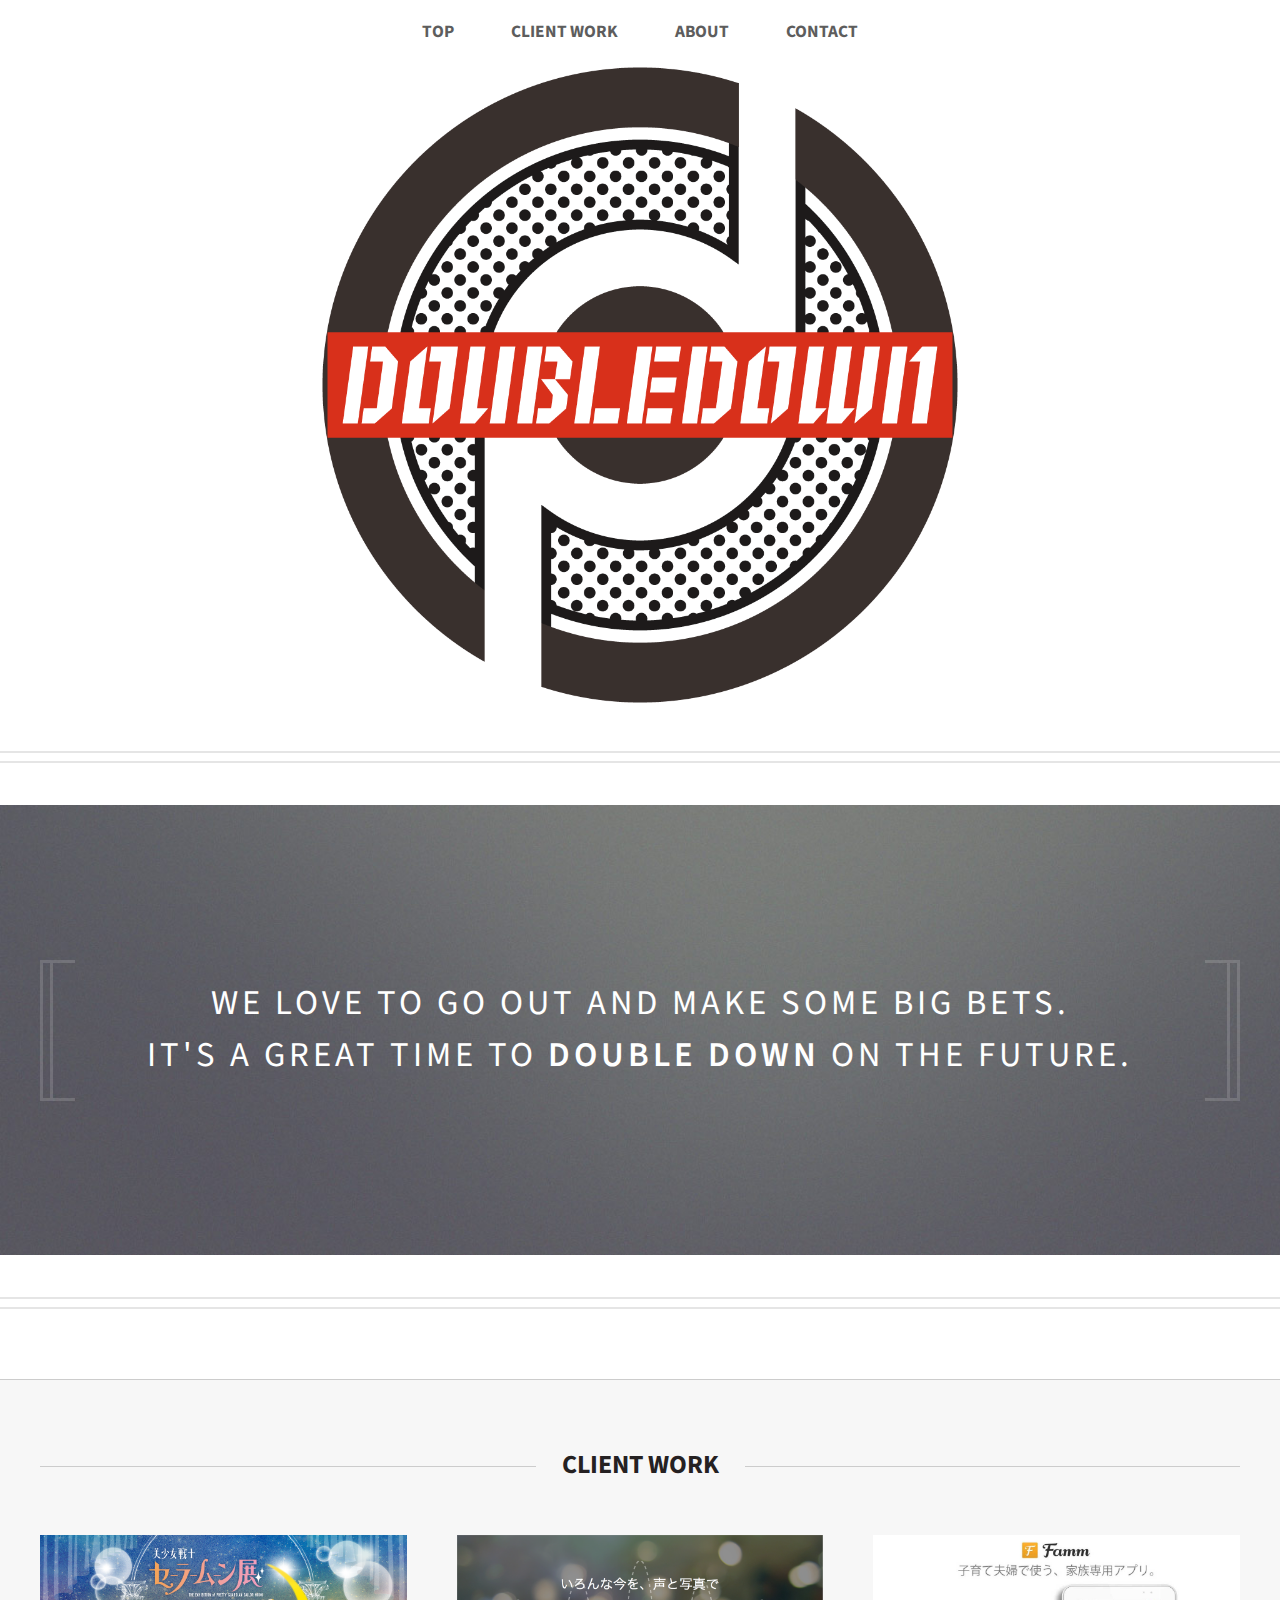
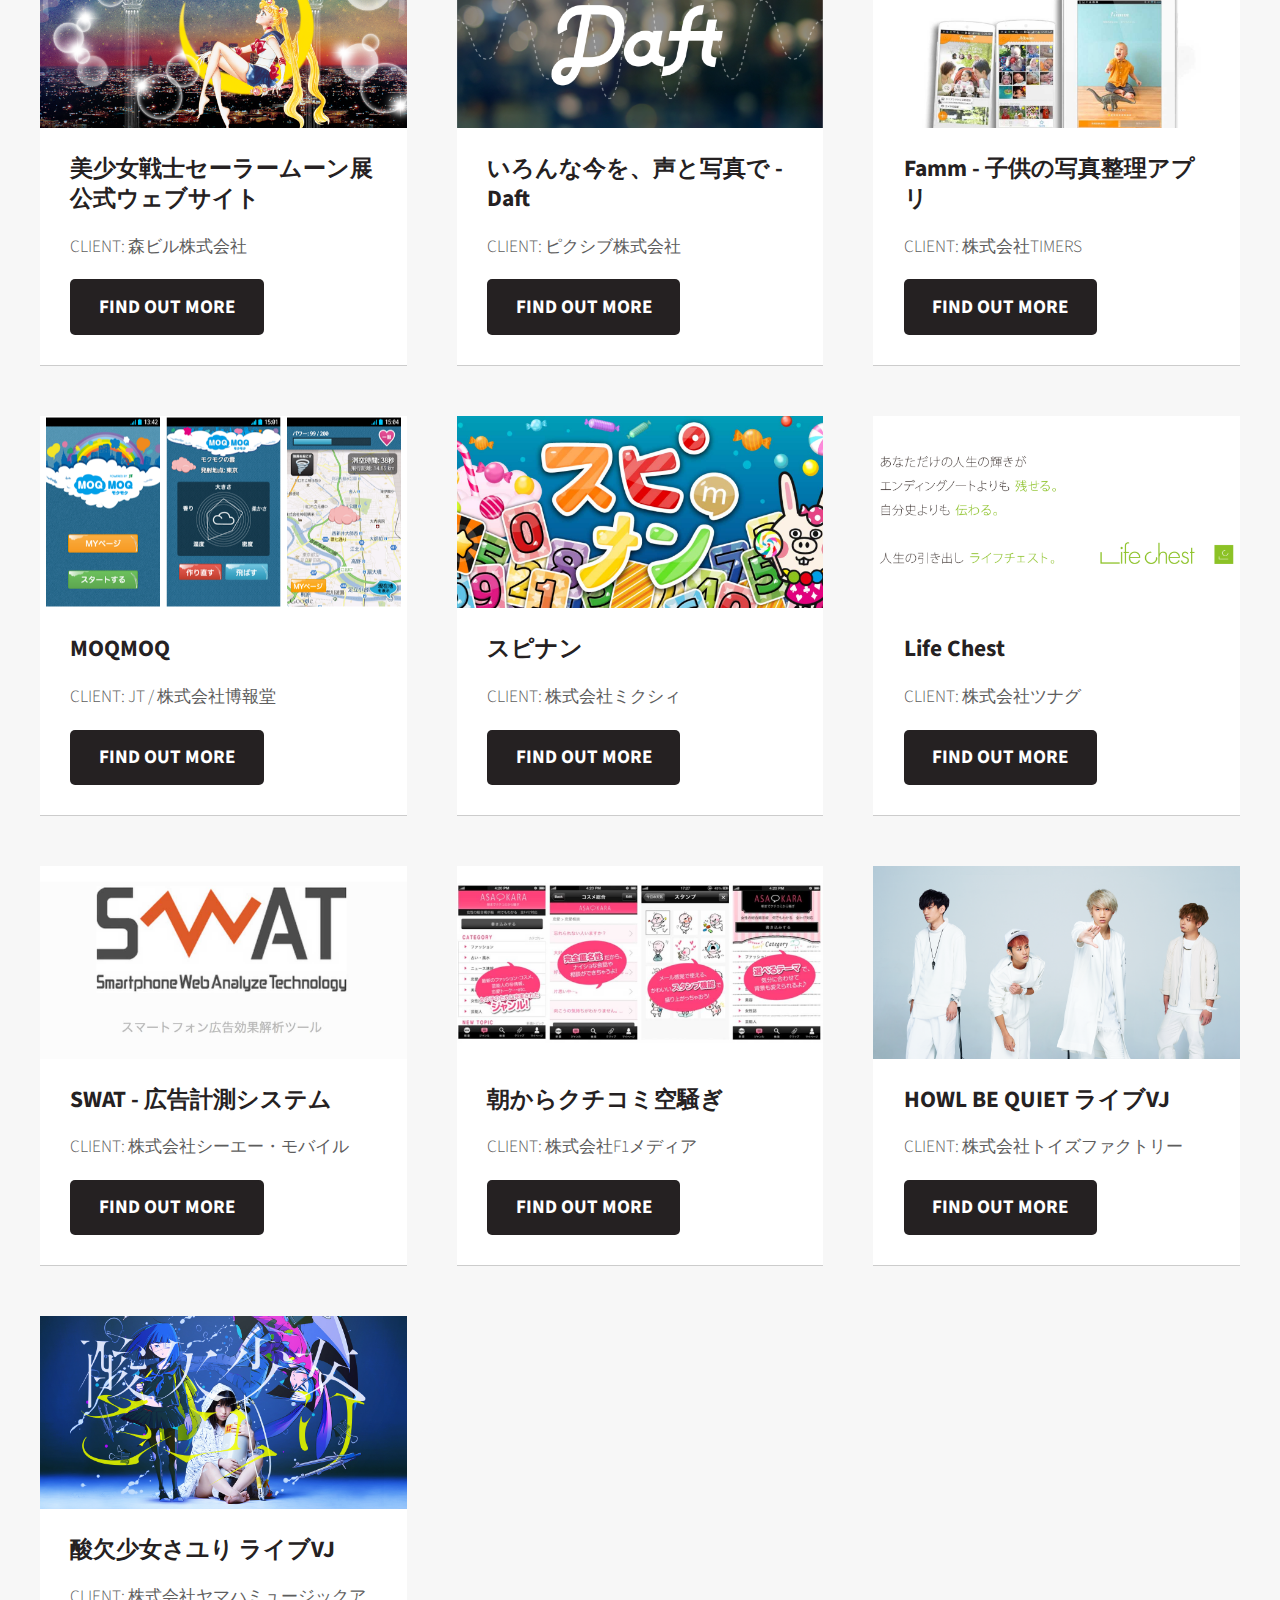
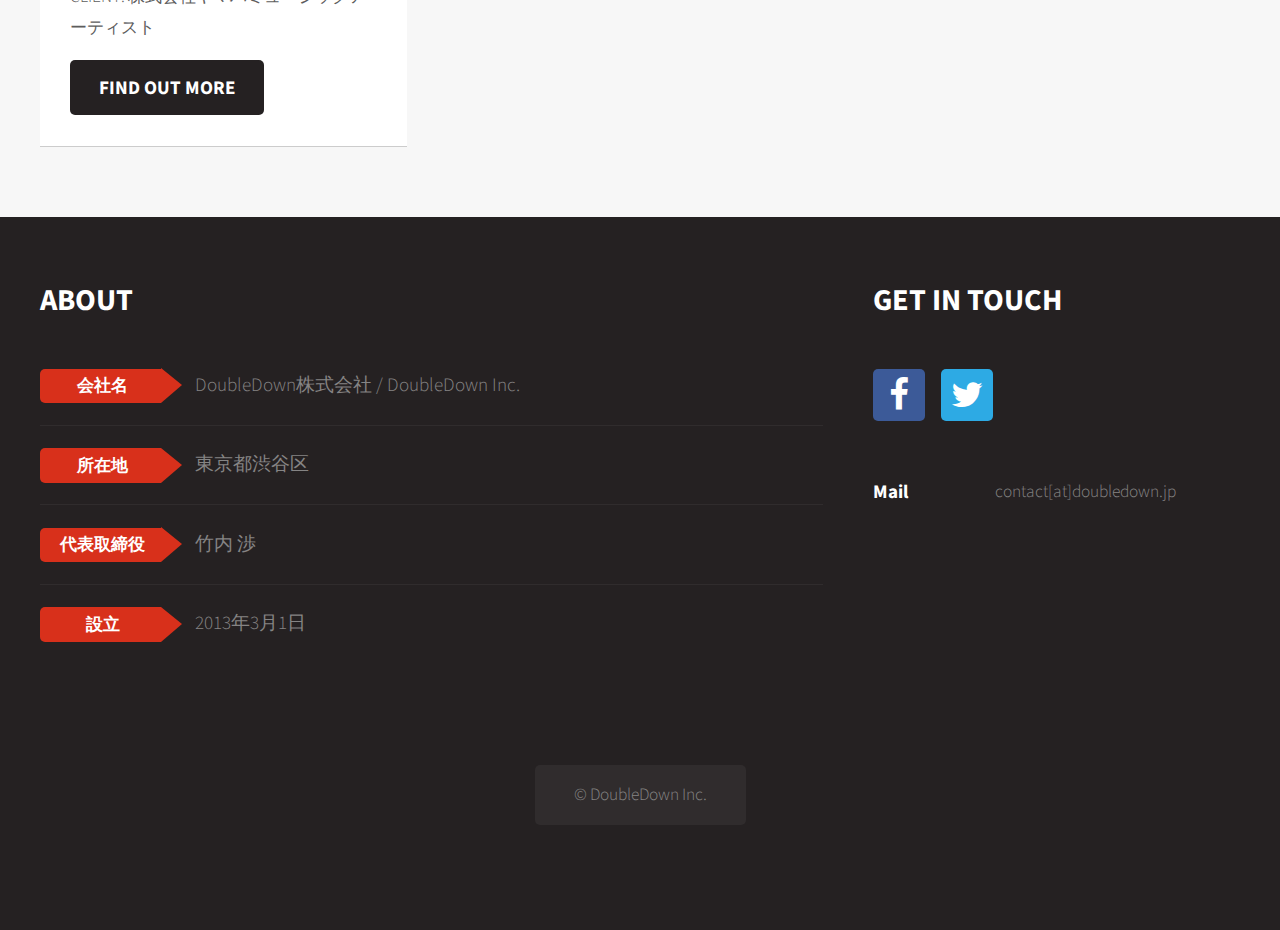
==== commit bcf53f27: "VJ追加" ====
--- a/index.html
+++ b/index.html
@@ -12,7 +12,7 @@
     <meta content="110557279278750" name="og:app_id">
     <meta content="http://doubledown.jp/" name="og:url">
     <meta content="We are DoubleDown Inc. We love to go out and make some big bets. It's a great time to double down on the future." name="og:description">
-    <meta content="images/cover.png" name="og:image">
+    <meta content="http://doubledown.jp/images/og_image.png" name="og:image">
     <meta content="ja_JP" name="og:locale">
     <meta content="website" name="og:type">
     <link rel="apple-touch-icon" sizes="57x57" href="apple-touch-icon-57x57.png">
@@ -266,6 +266,32 @@
                       </footer>
                     </section>
                   </div>
+                  <div class="4u 12u(mobile)">
+                    <section class="box">
+                      <a href="http://www.howlbequiet.com/" target="_blank" class="image featured"><img src="images/howl.png" alt="" /></a>
+                      <header>
+                        <h3>HOWL BE QUIET ライブVJ</h3>
+                      </header>
+                      <p>CLIENT: 株式会社トイズファクトリー</p>
+                      <footer>
+                        <a href="http://www.howlbequiet.com/" target="_blank" class="button alt">FIND OUT MORE</a>
+                      </footer>
+                    </section>
+                  </div>
+                </div>
+                <div class="row">
+                  <div class="4u 12u(mobile)">
+                    <section class="box">
+                      <a href="http://sayuri-web.com/" target="_blank" class="image featured"><img src="images/sayuri.jpg" alt="" /></a>
+                      <header>
+                        <h3>酸欠少女さユり ライブVJ</h3>
+                      </header>
+                      <p>CLIENT: 株式会社ヤマハミュージックアーティスト</p>
+                      <footer>
+                        <a href="http://sayuri-web.com/" target="_blank" class="button alt">FIND OUT MORE</a>
+                      </footer>
+                    </section>
+                  </div>
                 </div>
               </section>
             </div>
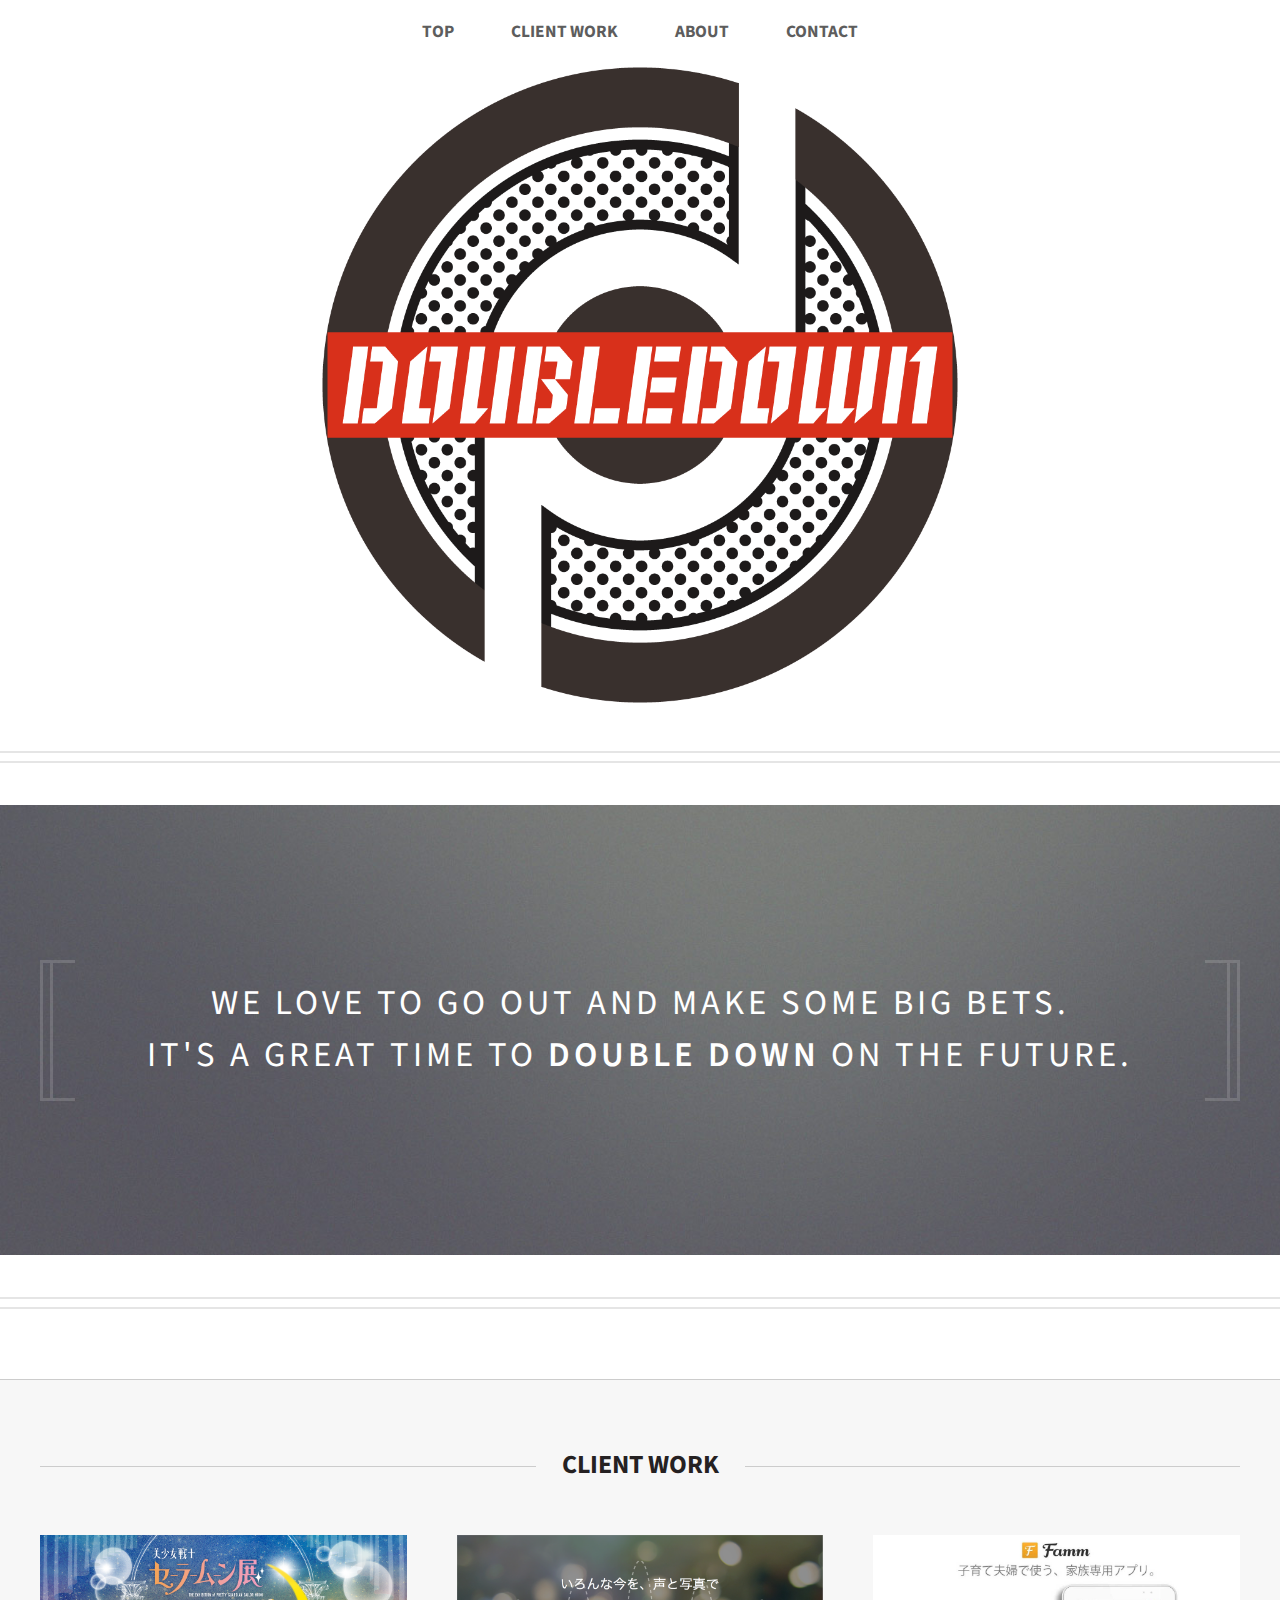
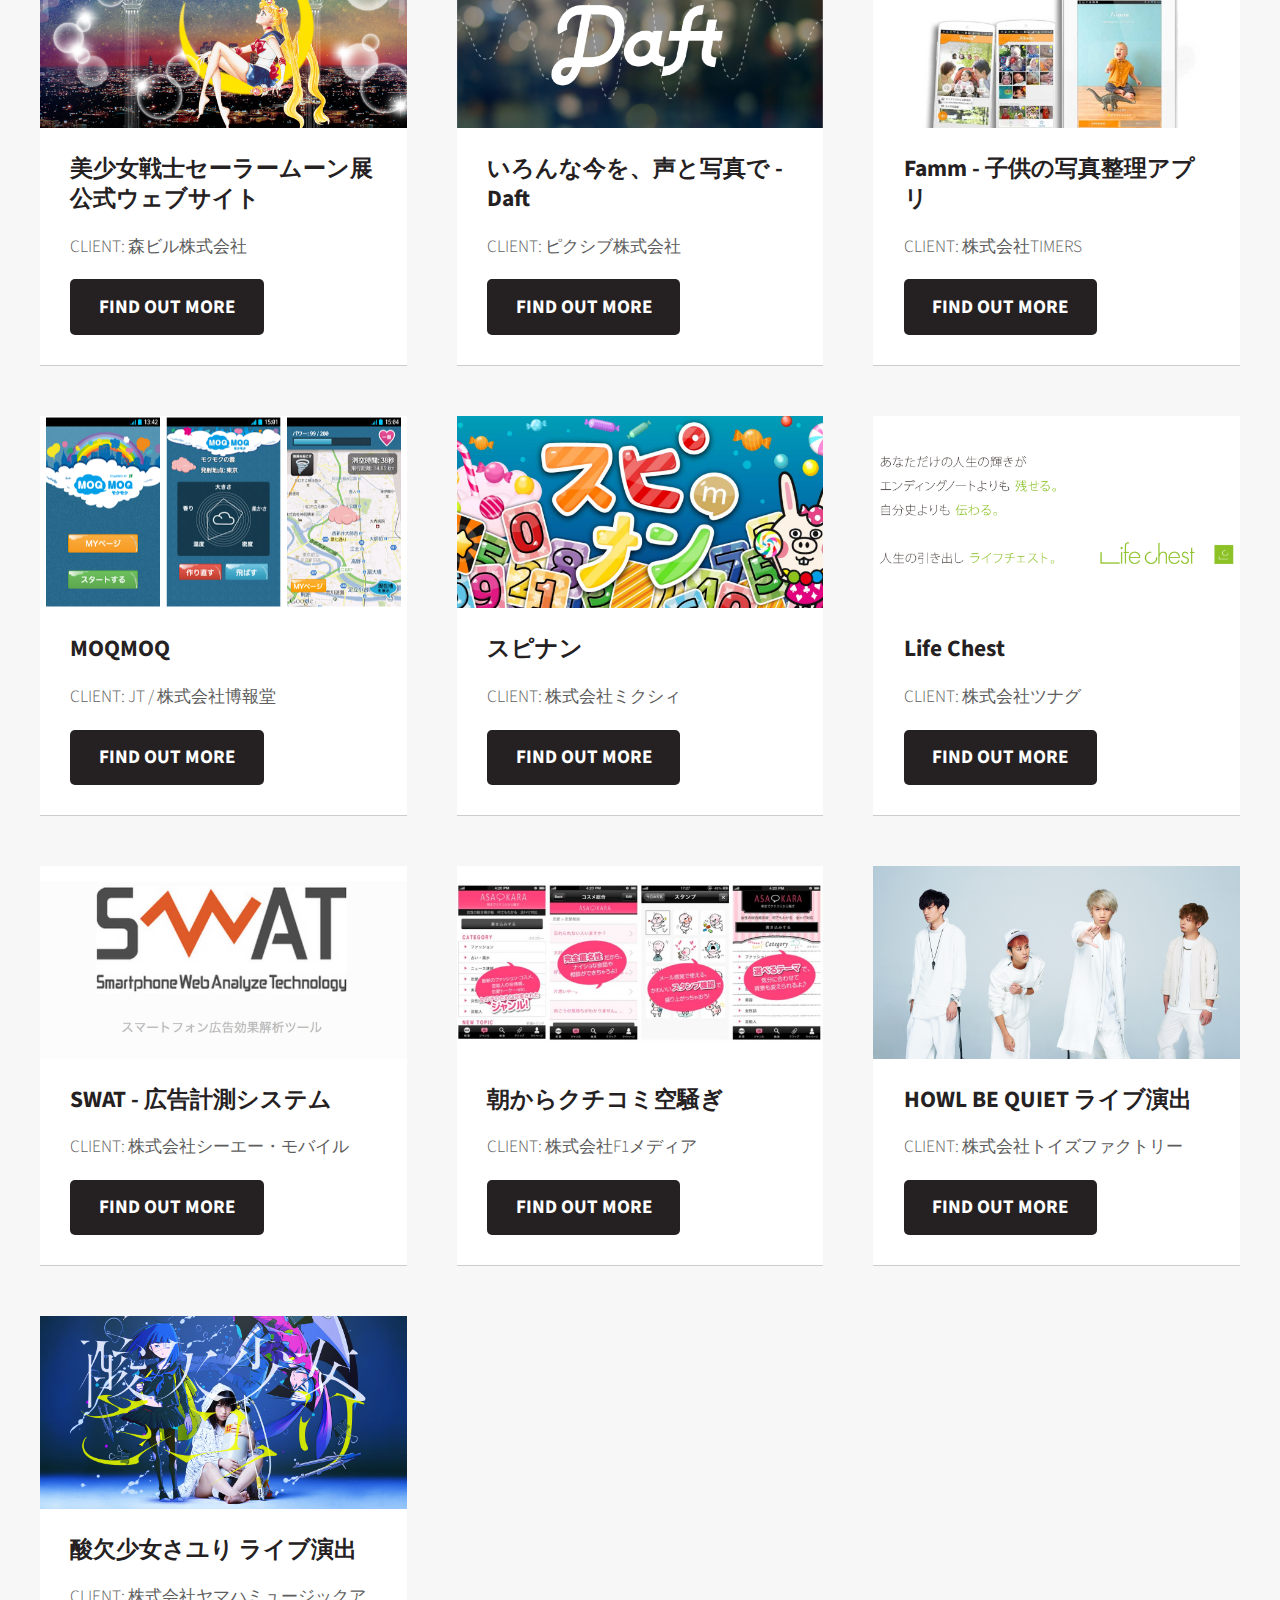
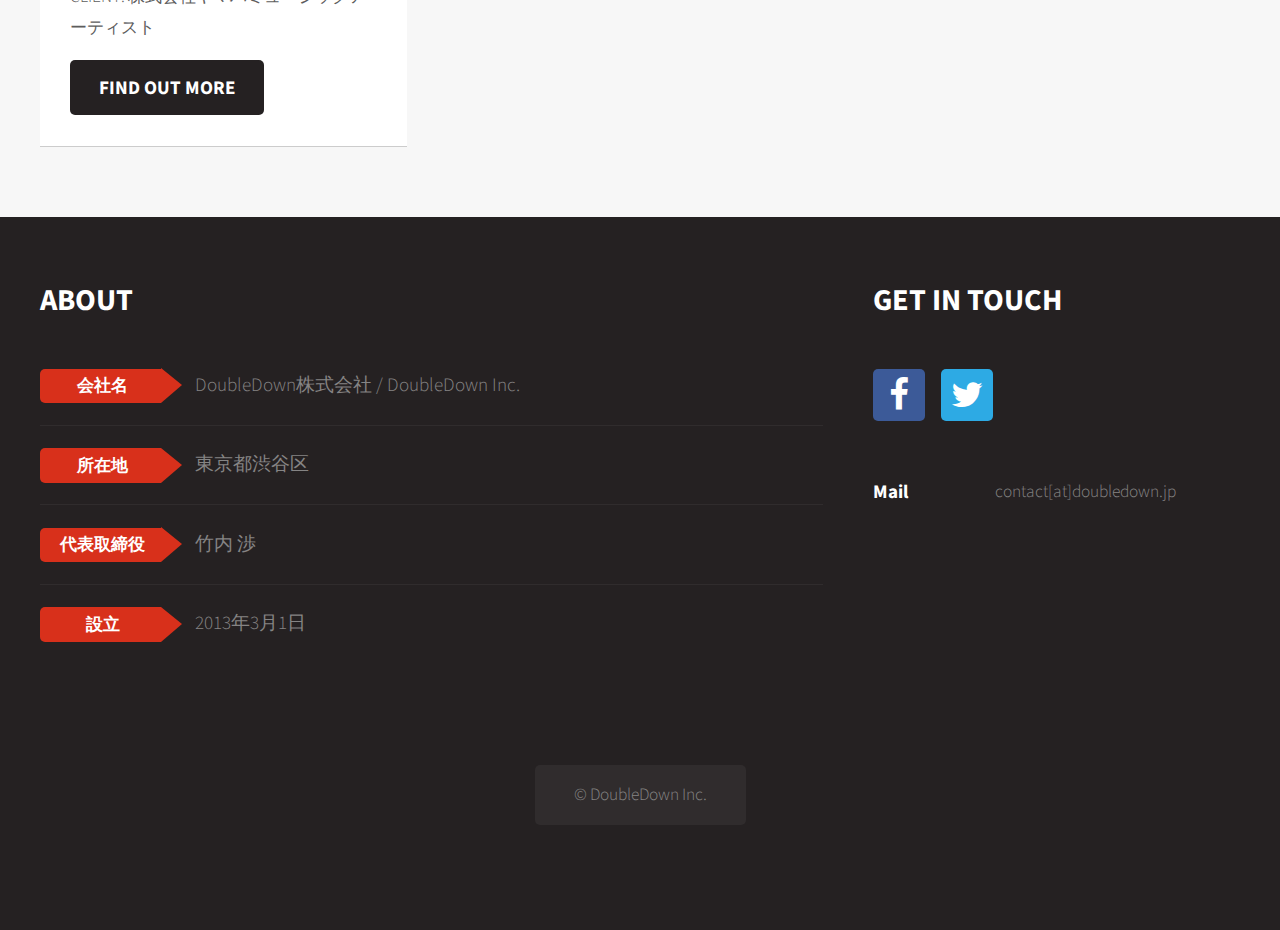
==== commit d8c17b7b: "演出" ====
--- a/index.html
+++ b/index.html
@@ -270,7 +270,7 @@
                     <section class="box">
                       <a href="http://www.howlbequiet.com/" target="_blank" class="image featured"><img src="images/howl.png" alt="" /></a>
                       <header>
-                        <h3>HOWL BE QUIET ライブVJ</h3>
+                        <h3>HOWL BE QUIET ライブ演出</h3>
                       </header>
                       <p>CLIENT: 株式会社トイズファクトリー</p>
                       <footer>
@@ -284,7 +284,7 @@
                     <section class="box">
                       <a href="http://sayuri-web.com/" target="_blank" class="image featured"><img src="images/sayuri.jpg" alt="" /></a>
                       <header>
-                        <h3>酸欠少女さユり ライブVJ</h3>
+                        <h3>酸欠少女さユり ライブ演出</h3>
                       </header>
                       <p>CLIENT: 株式会社ヤマハミュージックアーティスト</p>
                       <footer>
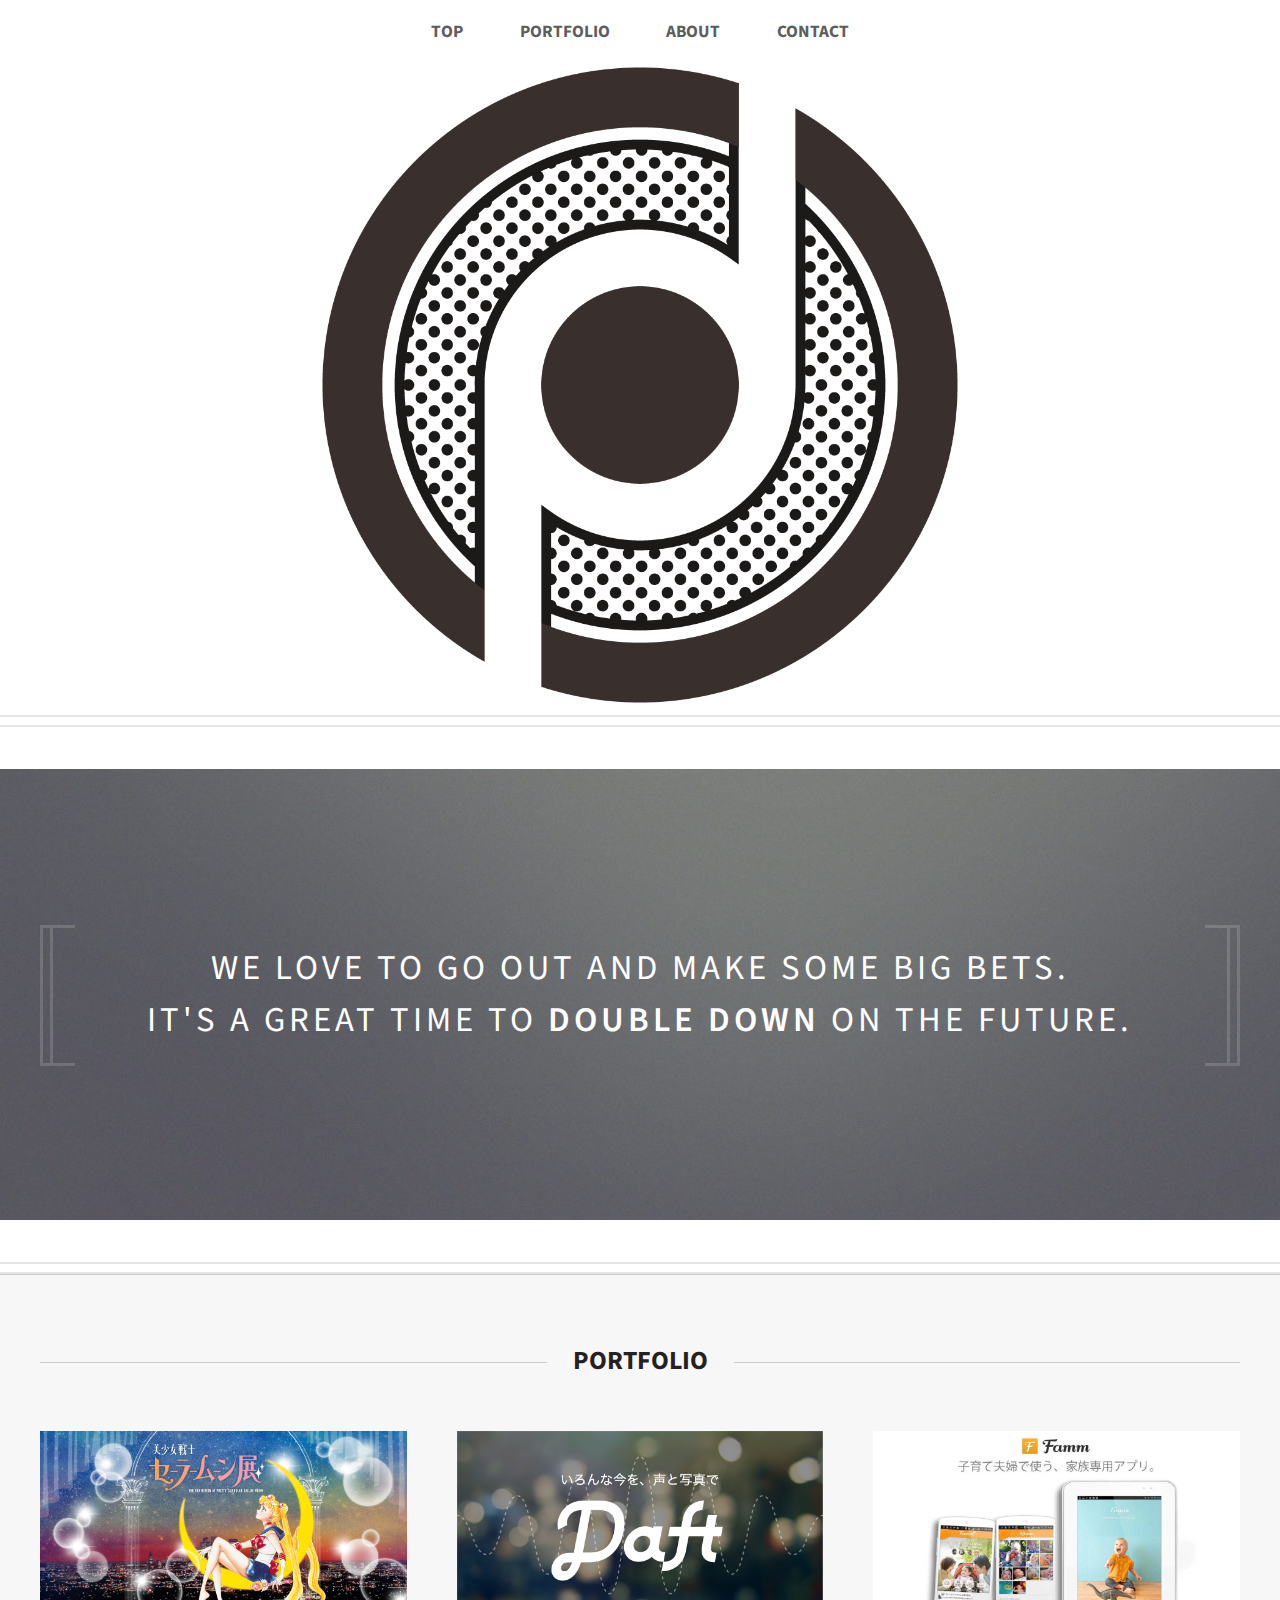
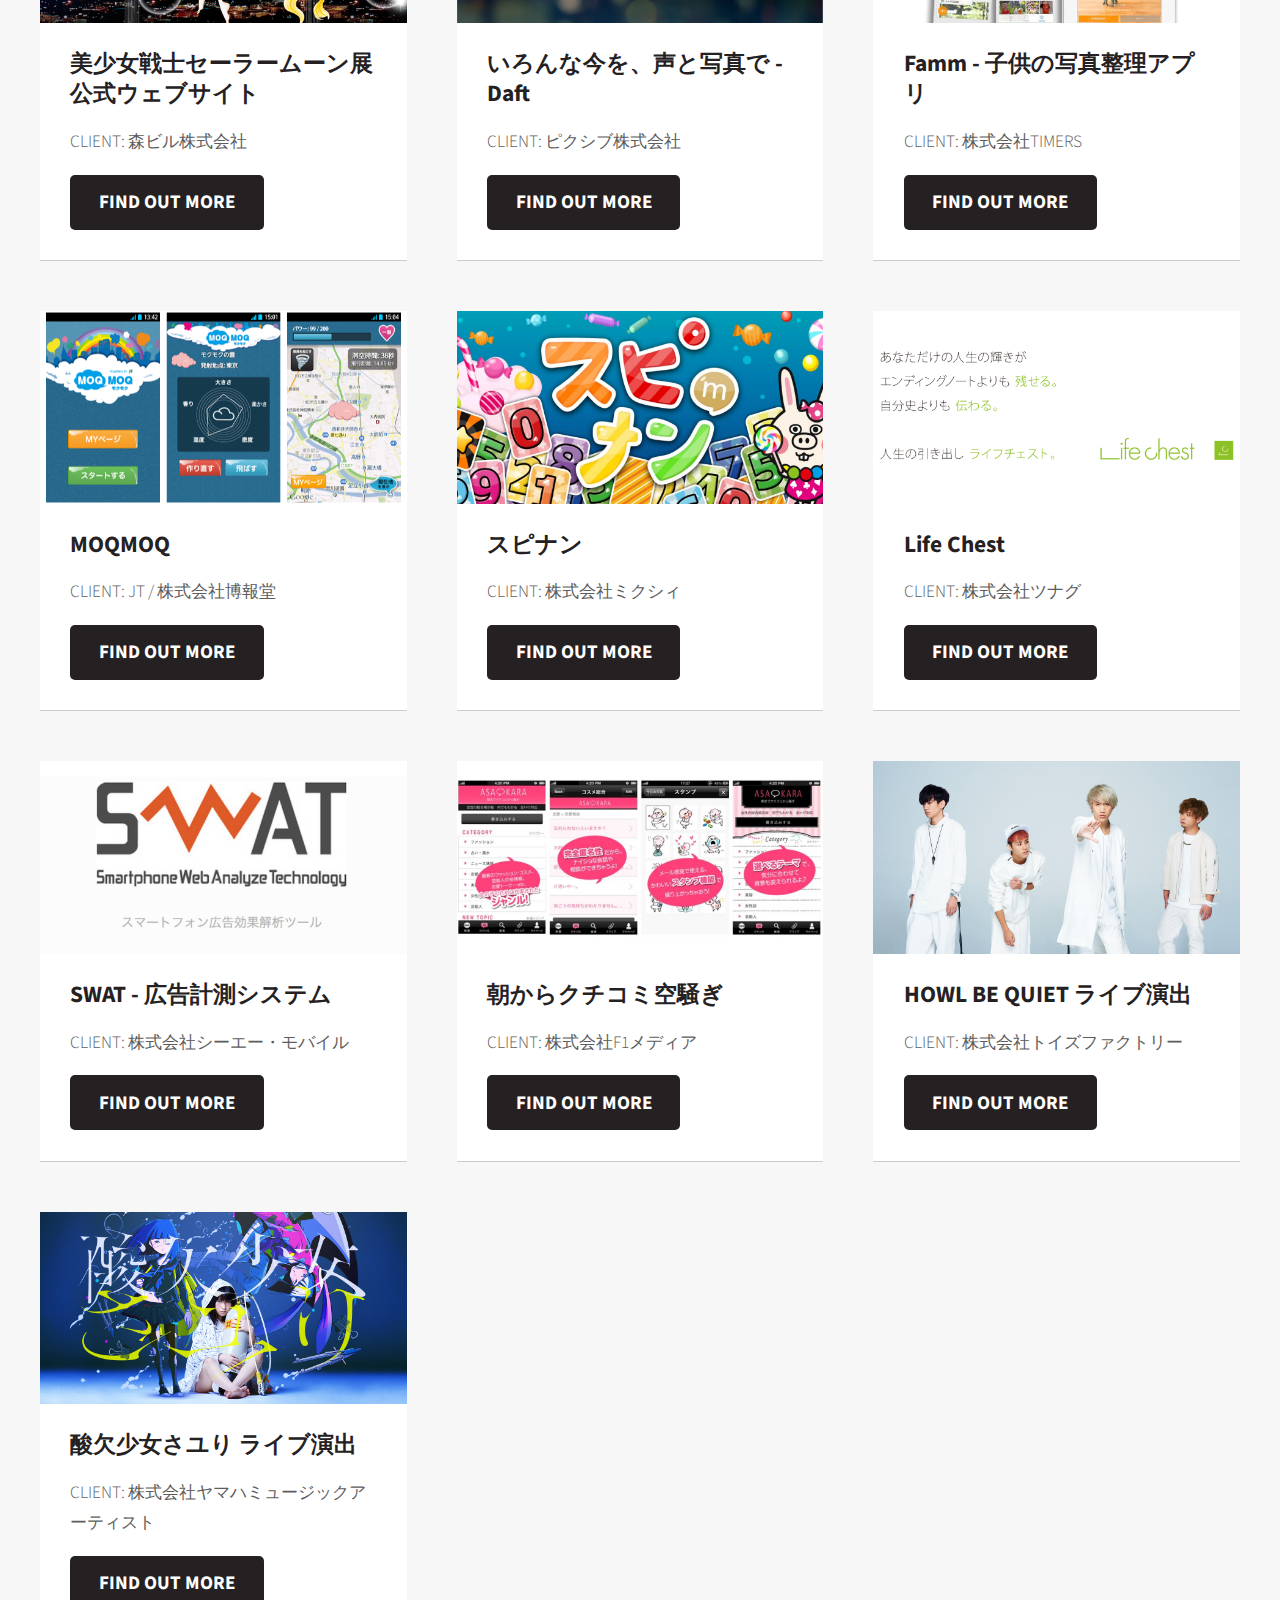
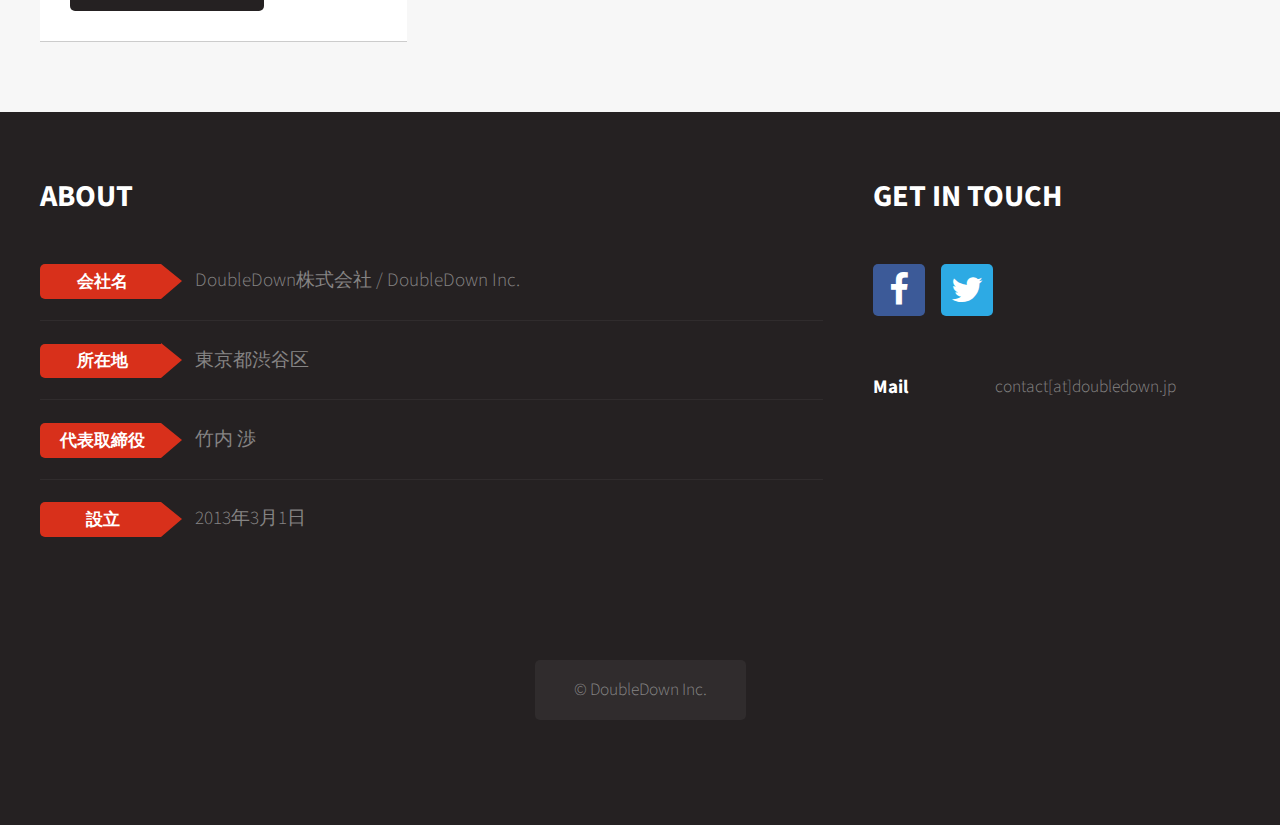
==== commit bbc1f5e7: "animation" ====
--- a/index.html
+++ b/index.html
@@ -79,14 +79,52 @@
                 </ul>
               </li>
 -->
-              <li><a href="#client-work">CLIENT WORK</a></li>
+              <li><a href="#client-work">PORTFOLIO</a></li>
               <li><a href="#about">ABOUT</a></li>
               <li><a href="#contact">CONTACT</a></li>
             </ul>
           </nav>
 
           <!-- Logo -->
+<!--
           <h1><a href="index.html"><img src="images/logo.png" alt="DoubleDown株式会社"></a></h1>
+-->
+          <div class="logo-container">
+            <img src="images/chip.png" alt="DoubleDown株式会社" class="chip">
+            <div class="d2 doubledown-red">
+              <img src="images/red.png" alt="">
+            </div>
+            <div class="d2 doubledown1">
+              <img src="images/doubledown1.png" alt="">
+            </div>
+            <div class="d2 doubledown2">
+              <img src="images/doubledown2.png" alt="">
+            </div>
+            <div class="d2 doubledown3">
+              <img src="images/doubledown3.png" alt="">
+            </div>
+            <div class="d2 doubledown4">
+              <img src="images/doubledown4.png" alt="">
+            </div>
+            <div class="d2 doubledown5">
+              <img src="images/doubledown5.png" alt="">
+            </div>
+            <div class="d2 doubledown6">
+              <img src="images/doubledown6.png" alt="">
+            </div>
+            <div class="d2 doubledown7">
+              <img src="images/doubledown7.png" alt="">
+            </div>
+            <div class="d2 doubledown8">
+              <img src="images/doubledown8.png" alt="">
+            </div>
+            <div class="d2 doubledown9">
+              <img src="images/doubledown9.png" alt="">
+            </div>
+            <div class="d2 doubledown10">
+              <img src="images/doubledown10.png" alt="">
+            </div>
+          </div>
 
           <!-- Top Banner -->
 <!--
@@ -163,7 +201,7 @@
             <div class="12u">
               <section id="client-work">
                 <header class="major">
-                  <h2>CLIENT WORK</h2>
+                  <h2>PORTFOLIO</h2>
                 </header>
                 <div class="row">
                   <div class="4u 12u(mobile)">
--- a/assets/css/main.css
+++ b/assets/css/main.css
@@ -1716,8 +1716,106 @@
     color: inherit;
   }
 
-  #header img {
+  .logo-container {
     max-width: 50%;
+    margin: 0 auto;
+    position: relative;
+  }
+
+  .logo-container img {
+    width: 100%;
+  }
+
+  .d2 {
+    position: absolute;
+    top: 0;
+    opacity: 0;
+  }
+
+  .d2.doubledown-red {
+    z-index: 1;
+    -webkit-animation: fade-in 1s ease 0.5s 1 forwards;
+    animation: fade-in 1s ease 0.5s 1 forwards;
+  }
+
+  .doubledown1 {
+    z-index: 2;
+    -webkit-animation: fade-in 0.25s ease 1.5s 1 forwards;
+    animation: fade-in 0.25s ease 1.5s 1 forwards;
+  }
+
+  .doubledown2 {
+    z-index: 2;
+    -webkit-animation: fade-in 0.25s ease 1.75s 1 forwards;
+    animation: fade-in 0.25s ease 1.75s 1 forwards;
+  }
+
+  .doubledown3 {
+    z-index: 2;
+    -webkit-animation: fade-in 0.25s ease 2s 1 forwards;
+    animation: fade-in 0.25s ease 2s 1 forwards;
+  }
+
+  .doubledown4 {
+    z-index: 2;
+    -webkit-animation: fade-in 0.25s ease 2.25s 1 forwards;
+    animation: fade-in 0.25s ease 2.25s 1 forwards;
+  }
+
+  .doubledown5 {
+    z-index: 2;
+    -webkit-animation: fade-in 0.25s ease 2.5s 1 forwards;
+    animation: fade-in 0.25s ease 2.5s 1 forwards;
+  }
+
+  .doubledown6 {
+    z-index: 2;
+    -webkit-animation: fade-in 0.25s ease 2.75s 1 forwards;
+    animation: fade-in 0.25s ease 2.75s 1 forwards;
+  }
+
+  .doubledown7 {
+    z-index: 2;
+    -webkit-animation: fade-in 0.25s ease 3s 1 forwards;
+    animation: fade-in 0.25s ease 3s 1 forwards;
+  }
+
+  .doubledown8 {
+    z-index: 2;
+    -webkit-animation: fade-in 0.25s ease 3.25s 1 forwards;
+    animation: fade-in 0.25s ease 3.25s 1 forwards;
+  }
+
+  .doubledown9 {
+    z-index: 2;
+    -webkit-animation: fade-in 0.25s ease 3.5s 1 forwards;
+    animation: fade-in 0.25s ease 3.5s 1 forwards;
+  }
+
+  .doubledown10 {
+    z-index: 2;
+    -webkit-animation: fade-in 0.25s ease 3.75s 1 forwards;
+    animation: fade-in 0.25s ease 3.75s 1 forwards;
+  }
+
+  @-webkit-keyframes fade-in {
+    0% {
+      opacity: 0;
+    }
+
+    100% {
+      opacity: 1;
+    }
+  }
+
+  @keyframes fade-in {
+    0% {
+      opacity: 0;
+    }
+
+    100% {
+      opacity: 1;
+    }
   }
 
 /* Wrappers */
@@ -1932,7 +2030,7 @@
     /* Wrappers */
 
       #header-wrapper {
-        padding: 0 0 4em 0;
+        padding: 0;
         /* padding: 4.5em 0 4em 0; */
       }
 
@@ -2215,7 +2313,7 @@
     /* Wrappers */
 
       #header-wrapper {
-        padding: 0 0 3em 0;
+        padding: 0;
         /* padding: 3em 0 3em 0; */
       }
 
@@ -2571,7 +2669,8 @@
       }
 
       #header-wrapper {
-        padding: 2em 0;
+        padding-top: 2em;
+        /* padding: 2em 0; */
       }
 
       #footer-wrapper {
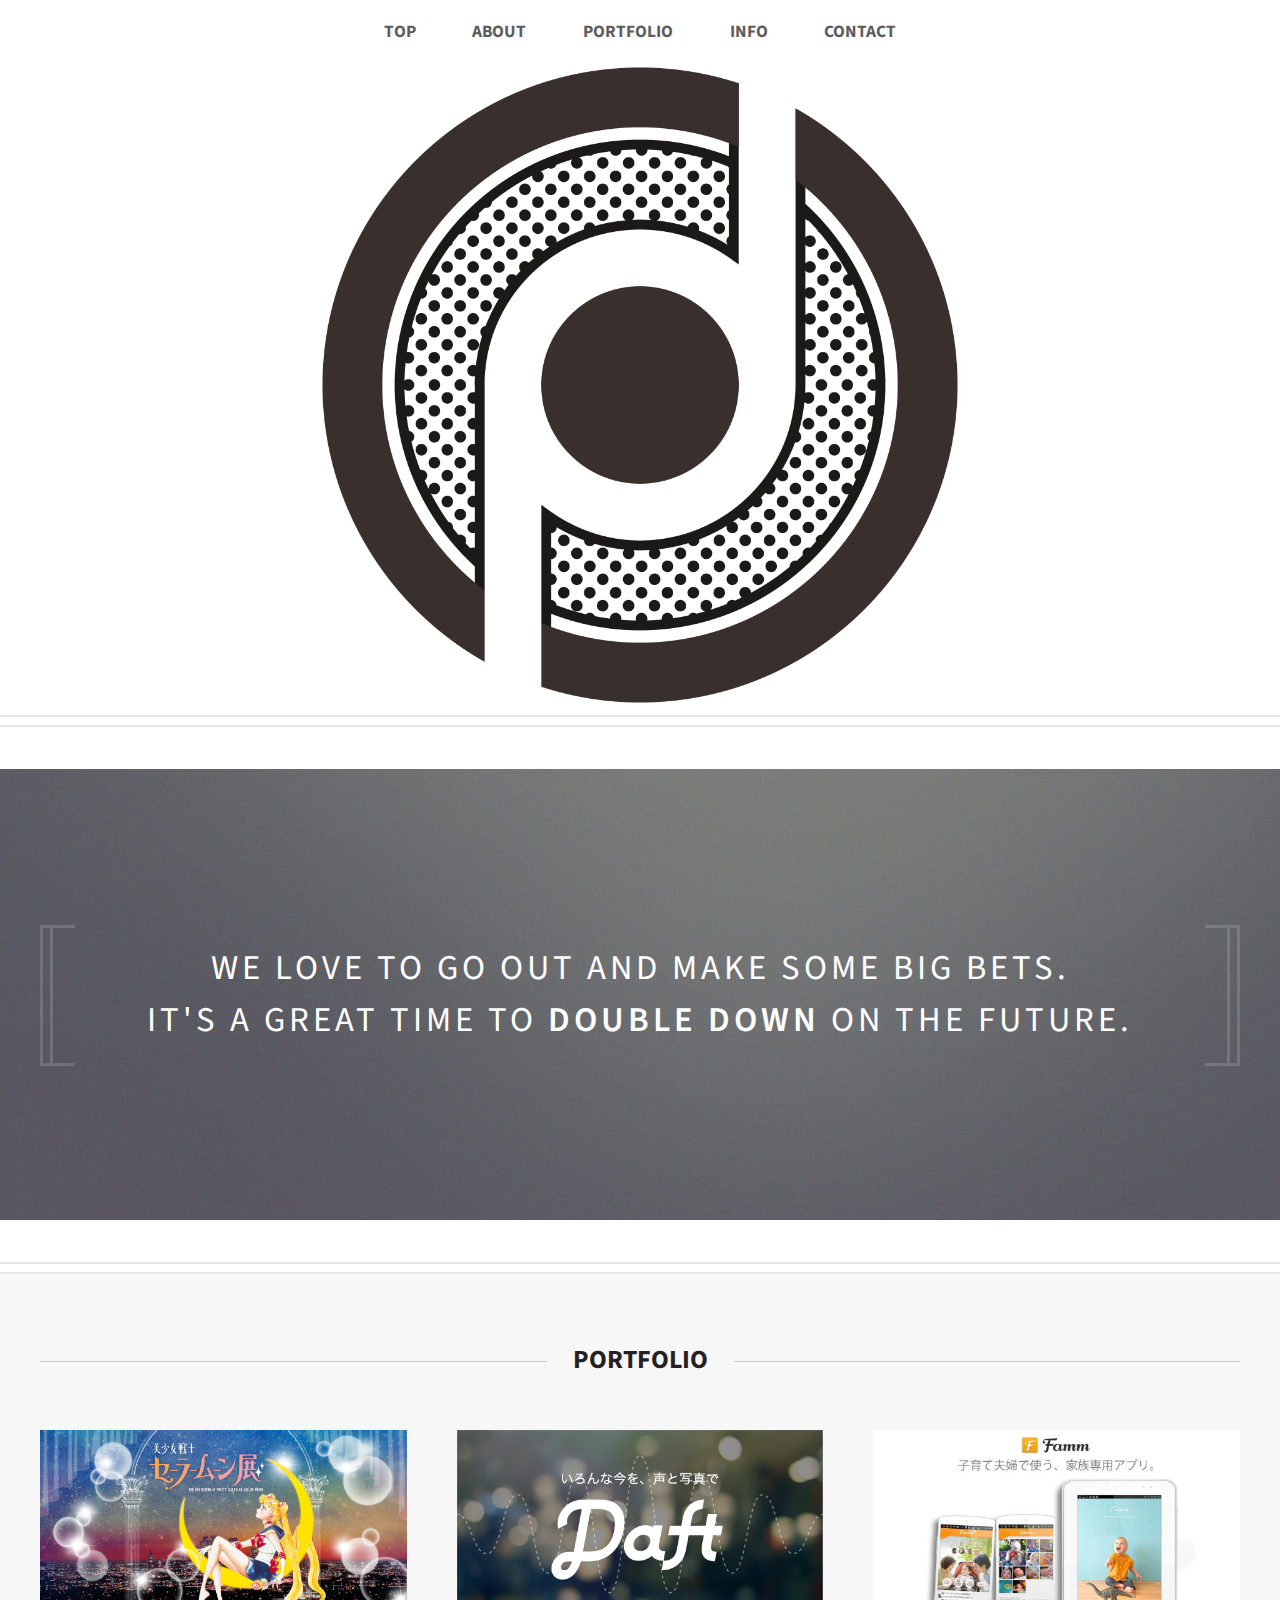
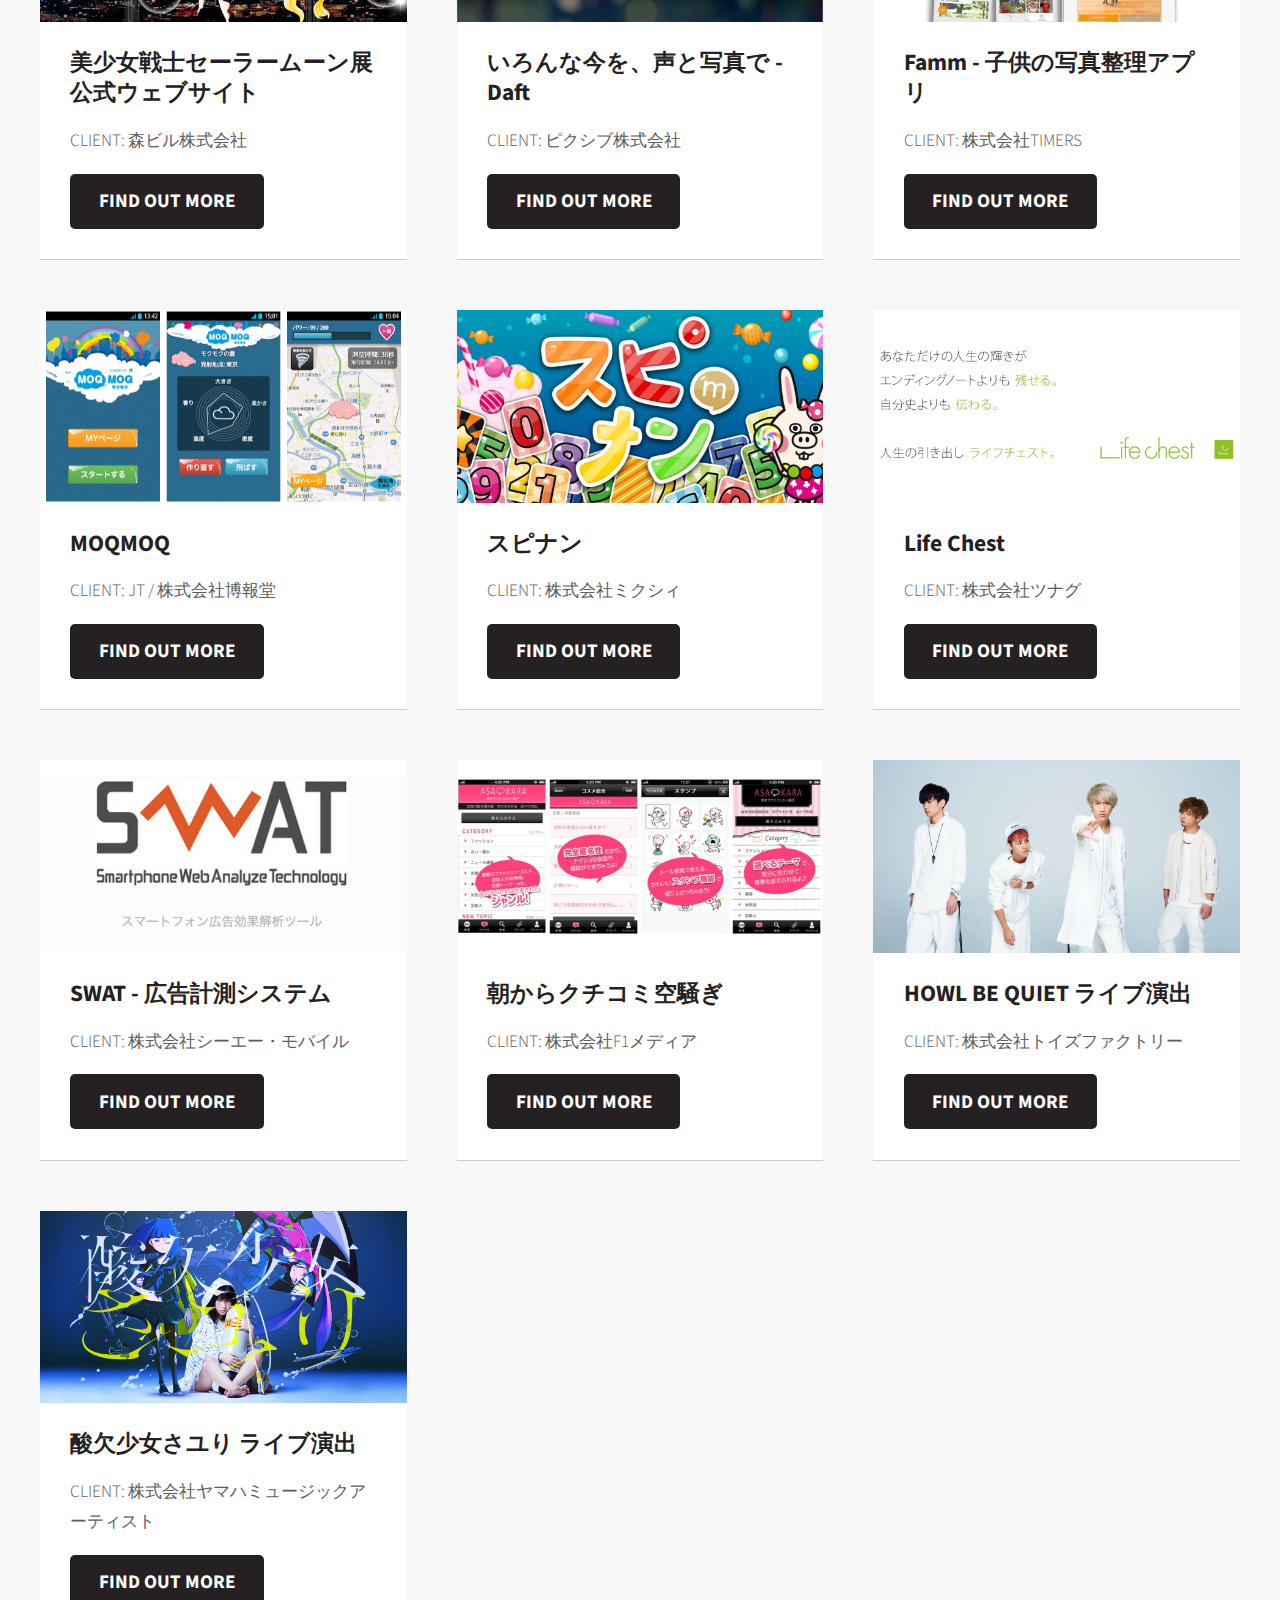
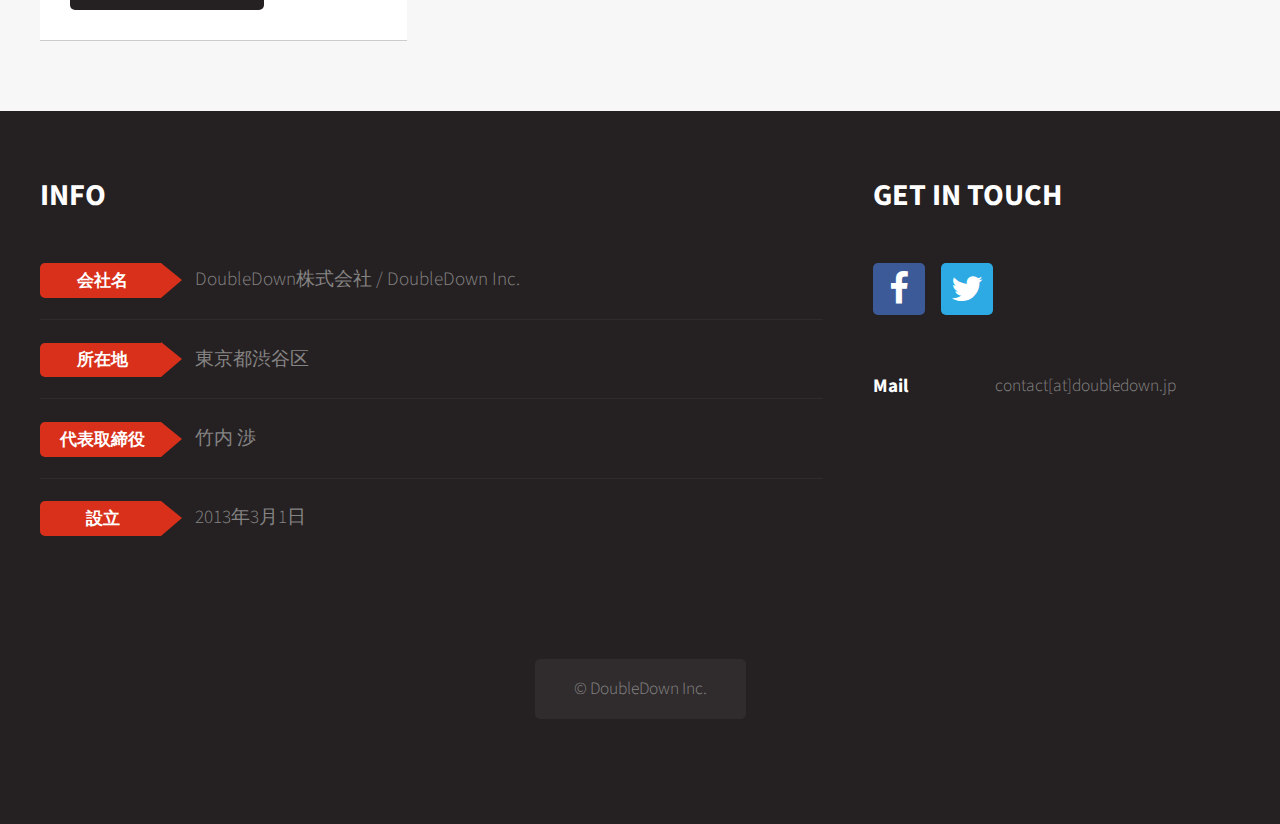
==== commit 54b78632: "about, info" ====
--- a/index.html
+++ b/index.html
@@ -79,8 +79,9 @@
                 </ul>
               </li>
 -->
+              <li><a href="#banner-wrapper">ABOUT</a></li>
               <li><a href="#client-work">PORTFOLIO</a></li>
-              <li><a href="#about">ABOUT</a></li>
+              <li><a href="#info">INFO</a></li>
               <li><a href="#contact">CONTACT</a></li>
             </ul>
           </nav>
@@ -342,11 +343,11 @@
         <section id="footer" class="container">
           <div class="row">
             <div class="8u 12u(mobile)">
-              <section id="about">
+              <section id="info">
                 <header>
-                  <h2>ABOUT</h2>
+                  <h2>INFO</h2>
                 </header>
-                <ul class="about">
+                <ul class="info">
                   <li>
                     <h3 class="title">会社名</h3>
                     <p>DoubleDown株式会社 / DoubleDown Inc.</p>
--- a/assets/css/main.css
+++ b/assets/css/main.css
@@ -1435,13 +1435,13 @@
         top: 0;
       }
 
-  ul.about li {
+  ul.info li {
     position: relative;
     border-top: solid 1px #ddd;
     padding: 1.3em 0 1.3em 6.75em;
   }
 
-  ul.about .title {
+  ul.info .title {
     display: block;
     position: absolute;
     left: 0;
@@ -1457,7 +1457,7 @@
     padding: 0.5em 0.75em 0 1em;
   }
 
-    ul.about .title:after {
+    ul.info .title:after {
       content: '';
       position: absolute;
       bottom: 0;
@@ -1467,28 +1467,28 @@
       border-bottom: solid 1.05em transparent;
     }
 
-    ul.about .title strong {
+    ul.info .title strong {
       display: block;
       font-size: 1.75em;
       padding-top: 0.15em;
     }
 
-  ul.about h3 {
+  ul.info h3 {
     font-size: 1em;
   }
 
-  ul.about p {
+  ul.info p {
     margin: 0 0 0 2em;
     font-size: 1.1em;
     line-height: 1.75em;
   }
 
-  ul.about li:first-child {
+  ul.info li:first-child {
     border-top: 0;
     padding-top: 0;
   }
 
-    ul.about li:first-child .title {
+    ul.info li:first-child .title {
       top: 0;
     }
 
@@ -1734,6 +1734,9 @@
 
   .d2.doubledown-red {
     z-index: 1;
+    -webkit-transform: translateX(-100%);
+    -ms-transform: translateX(-100%);
+    transform: translateX(-100%);
     -webkit-animation: fade-in 1s ease 0.5s 1 forwards;
     animation: fade-in 1s ease 0.5s 1 forwards;
   }
@@ -1799,22 +1802,20 @@
   }
 
   @-webkit-keyframes fade-in {
-    0% {
-      opacity: 0;
-    }
-
     100% {
       opacity: 1;
+      -webkit-transform: translateX(0);
+      -ms-transform: translateX(0);
+      transform: translateX(0);
     }
   }
 
   @keyframes fade-in {
-    0% {
-      opacity: 0;
-    }
-
     100% {
       opacity: 1;
+      -webkit-transform: translateX(0);
+      -ms-transform: translateX(0);
+      transform: translateX(0);
     }
   }
 
@@ -1823,7 +1824,7 @@
   #header-wrapper {
     position: relative;
     background: #ffffff;
-    border-bottom: solid 1px #ccc;
+    /* border-bottom: solid 1px #ccc; */
   }
 
   #main-wrapper {
@@ -1876,7 +1877,7 @@
         color: inherit;
       }
 
-    #footer-wrapper ul.contact li, #footer-wrapper ul.about li, #footer-wrapper ul.divided li {
+    #footer-wrapper ul.contact li, #footer-wrapper ul.info li, #footer-wrapper ul.divided li {
       border-top-color: #353434;
       border-top-color: rgba(255, 255, 255, 0.05);
     }
